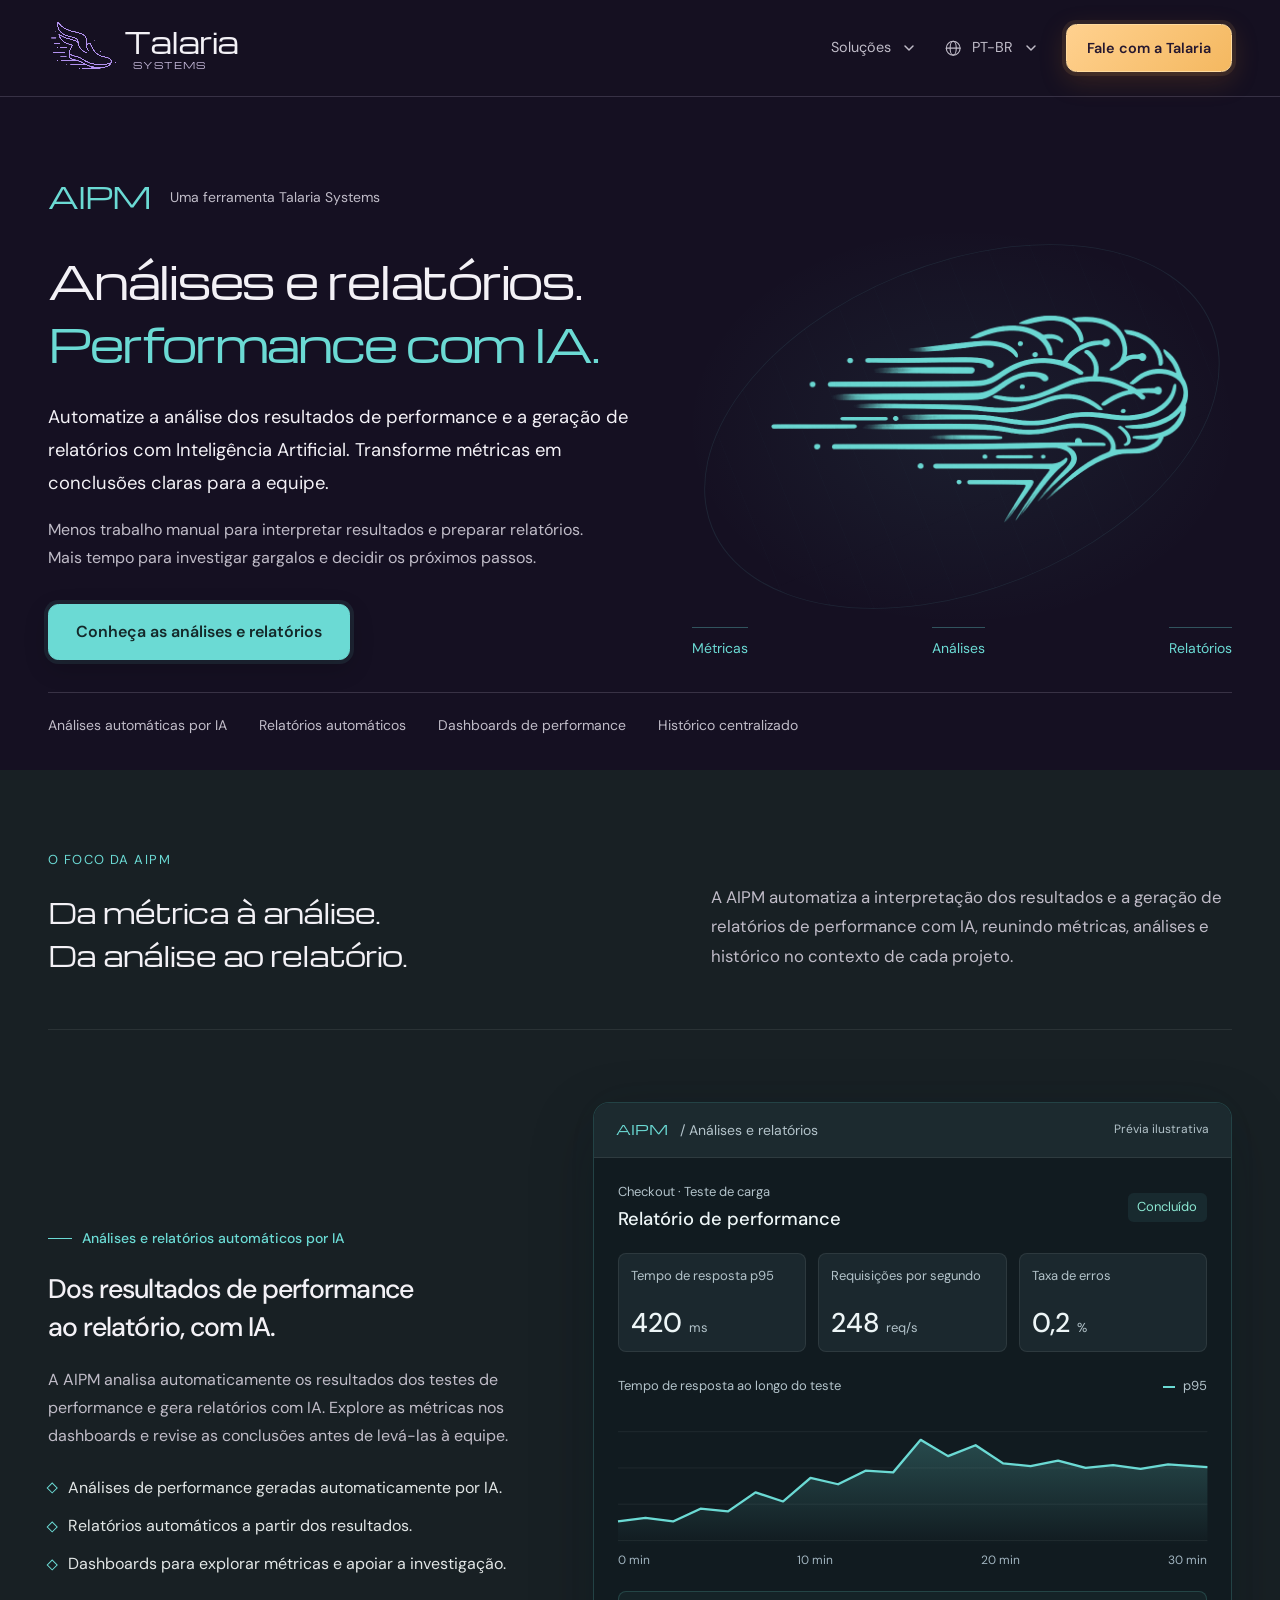
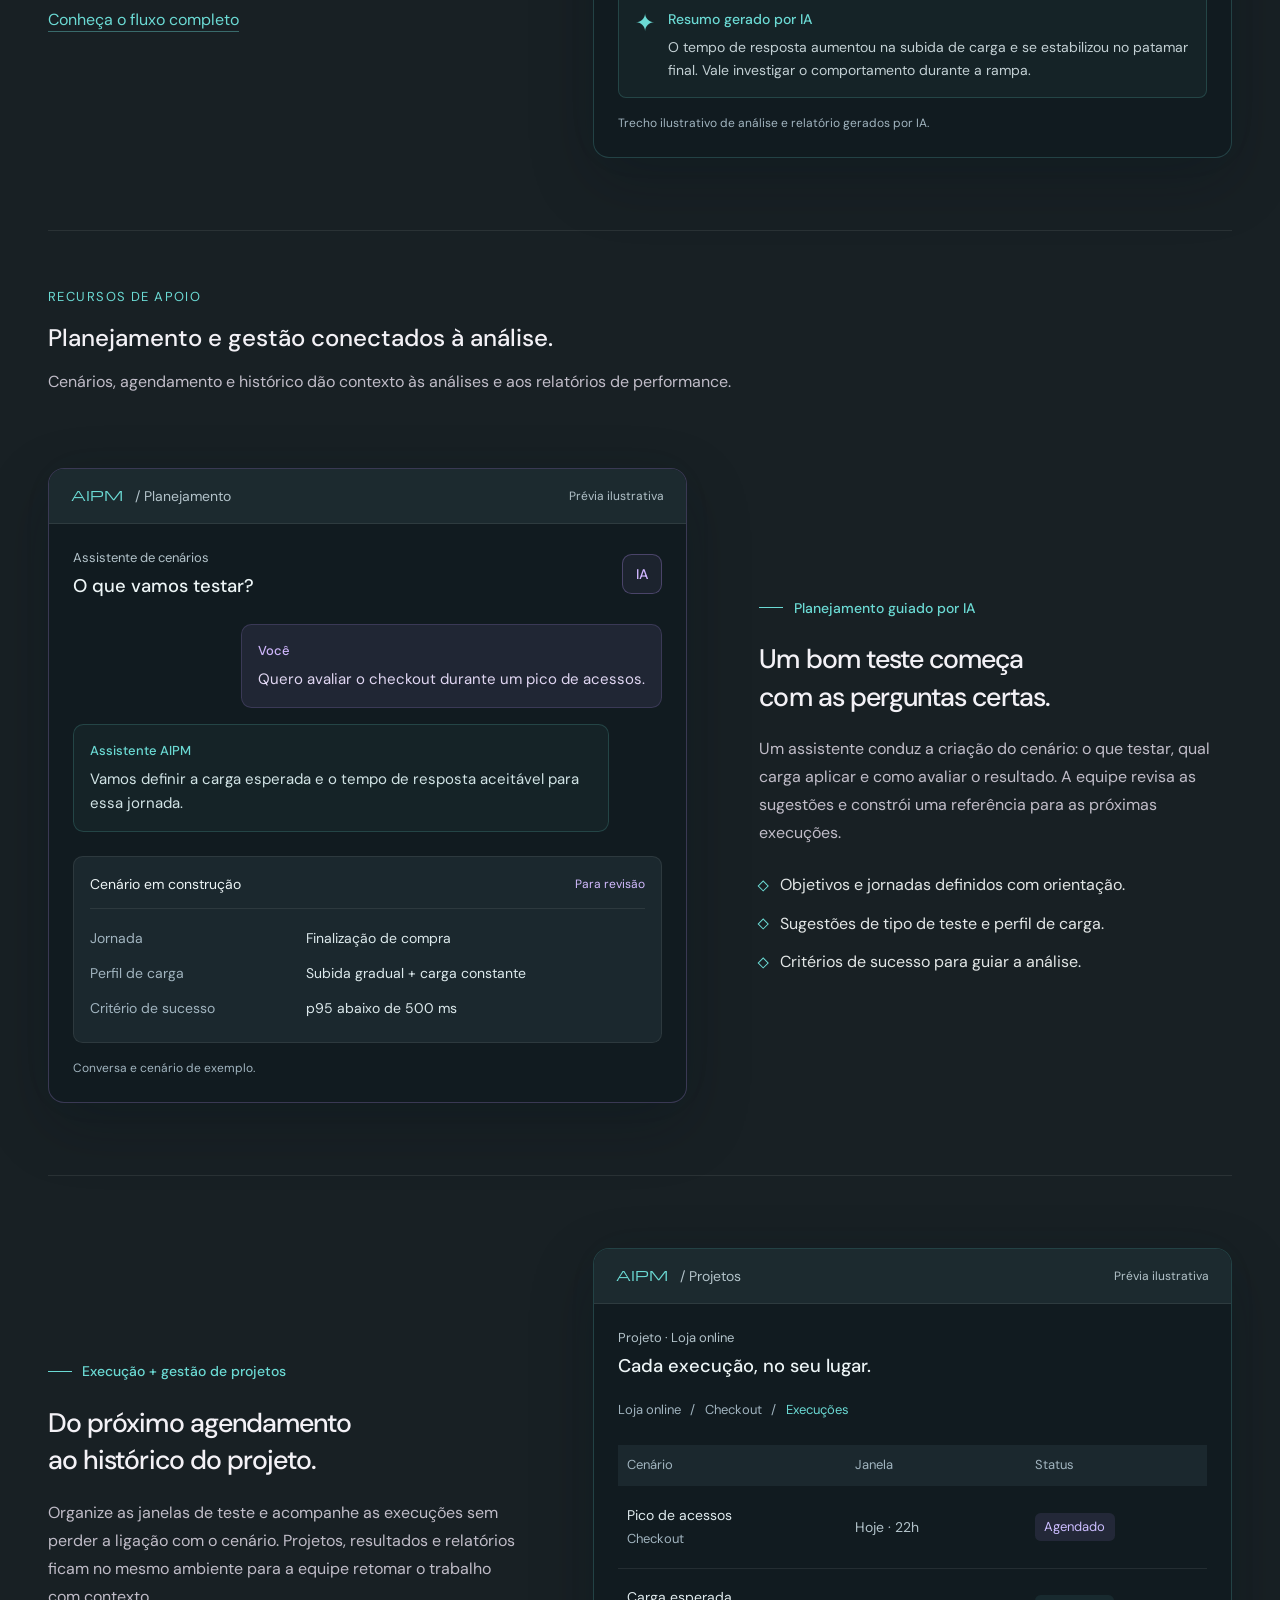
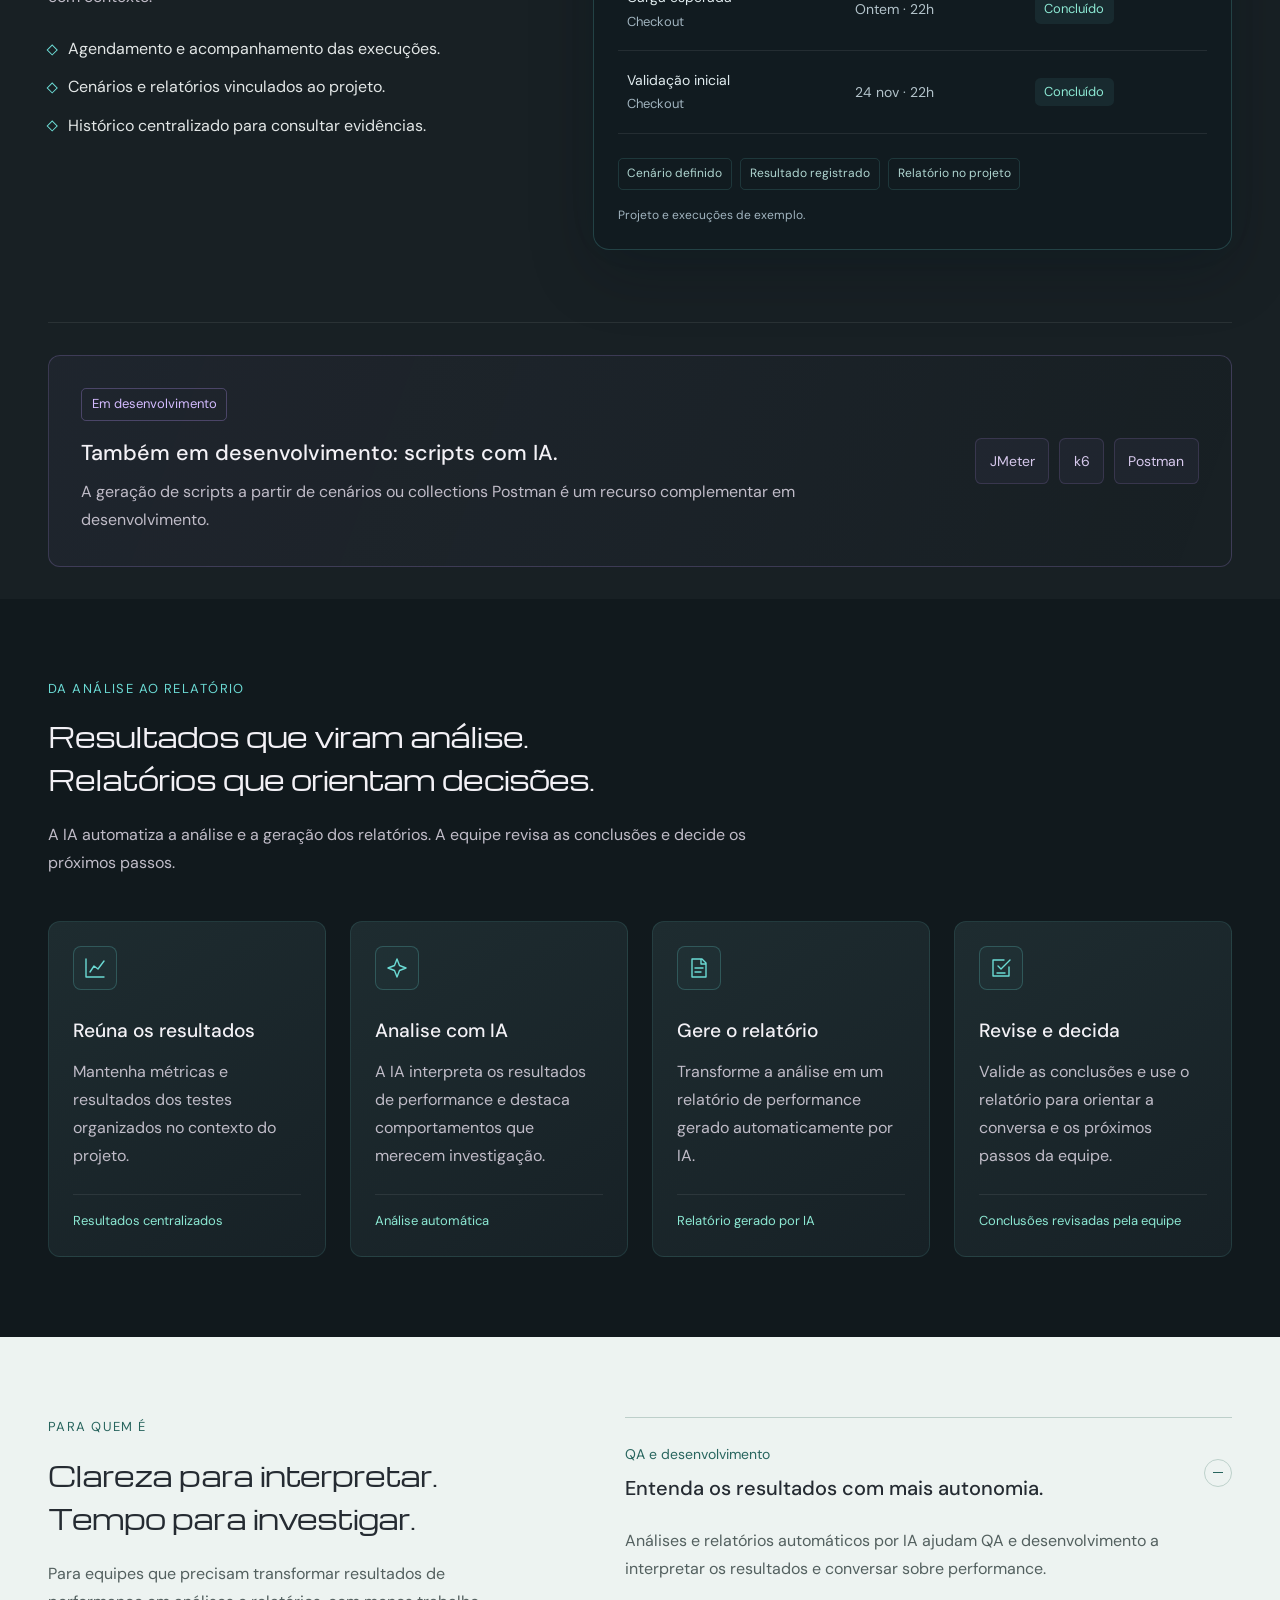
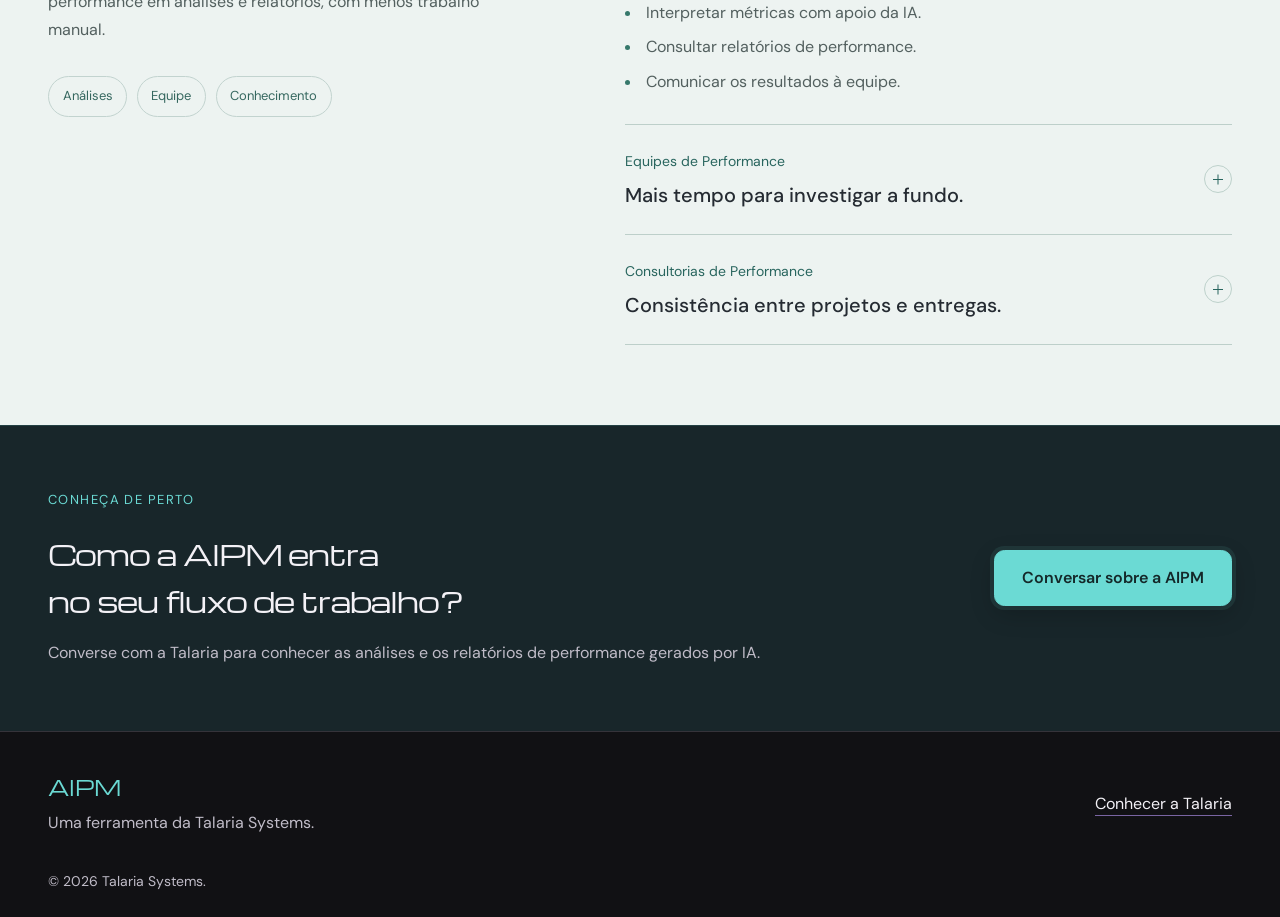
==== ferramentas/aipm/index.html @ 45c9af86 "Publica home, AIPM, servicos e identidade Echo (fonte 4223209)" ====
<!DOCTYPE html>
<html lang="pt-BR">
<head>
  <meta charset="UTF-8">
  <meta name="viewport" content="width=device-width, initial-scale=1">
  <meta name="theme-color" content="#151022">
  <meta name="description" content="Automatize análises e relatórios de performance com IA. A AIPM transforma resultados de testes em conclusões claras, com dashboards e histórico por projeto." data-i18n-content="aipm.meta.description">
  <title data-i18n="aipm.meta.title">AIPM — Análises e Relatórios de Performance com IA | Talaria Systems</title>
  <link rel="icon" href="../../favicon.ico" sizes="any">
  <link rel="apple-touch-icon" href="../../apple-touch-icon.png">
  <link rel="preconnect" href="https://fonts.googleapis.com">
  <link rel="preconnect" href="https://fonts.gstatic.com" crossorigin>
  <link href="https://fonts.googleapis.com/css2?family=DM+Sans:wght@400;500;600&family=Michroma&display=swap" rel="stylesheet">
  <link rel="stylesheet" href="../../styles.css">
  <link rel="stylesheet" href="../ferramentas.css">
  <link rel="stylesheet" href="aipm.css">
  <script src="../../script.js" defer></script>
  <script src="../../locales/catalog.js" defer></script>
  <script src="../../i18n.js" defer></script>
</head>
<body class="product-page aipm-page">
  <a class="skip-link" href="#main" data-i18n="common.skip">Pular para o conteúdo</a>
  <header class="site-header">
    <nav class="container header-inner" aria-label="Navegação principal" data-i18n-aria-label="common.nav.label">
      <a class="brand-signature" href="../../index.html" aria-label="Talaria Systems — início" data-i18n-aria-label="common.nav.home"><span class="brand-mark"><img src="../../branding/logos/logo-fast-lavanda-plano-v2.svg" width="1254" height="1254" alt=""></span><span class="brand-copy"><span class="brand-title">Talaria</span><span class="brand-subtitle">SYSTEMS</span></span></a>
      <button class="menu-toggle" type="button" aria-expanded="false" aria-controls="navigation"><span data-i18n="common.nav.menu">Menu</span><span class="menu-lines" aria-hidden="true"></span></button>
      <div class="nav-links" id="navigation">
        <details class="nav-dropdown solutions-dropdown">
          <summary class="nav-link nav-dropdown-toggle" data-i18n="common.nav.solutions">Soluções<svg class="nav-chevron" viewBox="0 0 16 16" aria-hidden="true"><path d="m4 6 4 4 4-4"/></svg></summary>
          <div class="solutions-menu">
            <div class="nav-menu-group">
              <p class="nav-menu-heading" data-i18n="common.nav.tools">Ferramentas</p>
              <a class="nav-product-link" href="../../ferramentas/aipm/index.html">
                <span class="nav-product-name">AIPM</span>
                <span class="nav-menu-description" data-i18n="common.nav.productDescription">Análises e relatórios de performance com IA</span>
              </a>
            </div>
            <div class="nav-menu-group">
              <p class="nav-menu-heading" data-i18n="common.nav.services">Serviços</p>
              <a class="nav-menu-link" href="../../servicos/performance/index.html" data-i18n="common.performance">Performance</a>
              <a class="nav-menu-link" href="../../servicos/capacidade/index.html" data-i18n="common.capacity">Capacidade &amp; Rightsizing</a>
              <a class="nav-menu-link" href="../../servicos/finops/index.html" data-i18n="service.finops.label">FinOps</a>
              <a class="nav-menu-link" href="../../servicos/automacao/index.html" data-i18n="common.automation">Processos e automação</a>
            </div>
          </div>
        </details>
        <details class="nav-dropdown language-dropdown">
          <summary class="nav-link nav-dropdown-toggle" aria-label="Idioma" data-i18n-aria-label="common.nav.language">
            <svg class="nav-globe" viewBox="0 0 24 24" aria-hidden="true"><circle cx="12" cy="12" r="9"/><ellipse cx="12" cy="12" rx="4" ry="9"/><path d="M3 12h18"/></svg>
            <span data-current-language translate="no">PT-BR</span>
            <svg class="nav-chevron" viewBox="0 0 16 16" aria-hidden="true"><path d="m4 6 4 4 4-4"/></svg>
          </summary>
          <div class="language-menu" translate="no">
            <button type="button" data-language="en" lang="en" aria-pressed="false"><span>EN</span>English</button>
            <button type="button" data-language="pt-BR" lang="pt-BR" aria-pressed="true"><span>PT-BR</span>Português (Brasil)</button>
            <button type="button" data-language="pt-PT" lang="pt-PT" aria-pressed="false"><span>PT</span>Português (Portugal)</button>
            <button type="button" data-language="es" lang="es" aria-pressed="false"><span>ES</span>Español</button>
          </div>
        </details>
        <a class="button button-small header-contact" href="https://outlook.office.com/book/AvaliaoInicialTalariaSystems@talariasystems.com.br/" target="_blank" rel="noopener" data-i18n="common.nav.cta">Fale com a Talaria</a>
      </div>
    </nav>
  </header>
  <main id="main">
    <section class="product-hero" id="visao-geral" aria-labelledby="product-title">
      <div class="container product-hero-grid">
        <div class="product-hero-copy">
          <p class="product-signature"><span class="product-name">AIPM</span><span data-i18n="aipm.hero.signature">Uma ferramenta Talaria Systems</span></p>
          <h1 id="product-title" data-i18n="aipm.hero.title">Análises e relatórios.<br><span data-i18n="aipm.hero.titleAccent">Performance com IA.</span></h1>
          <p class="product-lead" data-i18n="aipm.hero.lead">Automatize a análise dos resultados de performance e a geração de relatórios com Inteligência Artificial. Transforme métricas em conclusões claras para a equipe.</p>
          <p class="product-hero-detail" data-i18n="aipm.hero.detail">Menos trabalho manual para interpretar resultados e preparar relatórios. Mais tempo para investigar gargalos e decidir os próximos passos.</p>
          <a class="button product-button" href="#recursos" data-i18n="aipm.hero.cta">Conheça as análises e relatórios</a>
        </div>
        <div class="aipm-hero-art" aria-hidden="true">
          <div class="aipm-art-grid"></div>
          <svg class="aipm-mark" viewBox="0 0 1536 1024" aria-hidden="true">
            <defs><filter id="aipm-mark-color" color-interpolation-filters="sRGB"><feFlood class="aipm-mark-ink" result="ink"/><feComposite in="ink" in2="SourceGraphic" operator="in"/></filter></defs>
            <image href="../../branding/ferramentas/aipm/marca-original.png" width="1536" height="1024" filter="url(#aipm-mark-color)"/>
          </svg>
          <div class="aipm-art-labels"><span data-i18n="aipm.metrics">Métricas</span><span data-i18n="aipm.analysis">Análises</span><span data-i18n="aipm.reports">Relatórios</span></div>
        </div>
      </div>
      <div class="container product-scope" aria-label="Principais recursos" data-i18n-aria-label="aipm.scope.label"><span data-i18n="aipm.scope.aiAnalysis">Análises automáticas por IA</span><span data-i18n="aipm.scope.reports">Relatórios automáticos</span><span data-i18n="aipm.scope.dashboards">Dashboards de performance</span><span data-i18n="aipm.scope.history">Histórico centralizado</span></div>
    </section>
    <section class="product-section aipm-showcase" id="recursos" aria-labelledby="resources-title">
      <div class="container">
        <div class="aipm-section-intro">
          <div><p class="eyebrow" data-i18n="aipm.features.eyebrow">O foco da AIPM</p><h2 class="product-heading" id="resources-title" data-i18n="aipm.features.title aipm.features.titleLine2">Da métrica à análise.<br>Da análise ao relatório.</h2></div>
          <p data-i18n="aipm.features.intro">A AIPM automatiza a interpretação dos resultados e a geração de relatórios de performance com IA, reunindo métricas, análises e histórico no contexto de cada projeto.</p>
        </div>
        <article class="aipm-feature">
          <div class="aipm-feature-copy">
            <p class="aipm-feature-label" data-i18n="aipm.analysis.label">Análises e relatórios automáticos por IA</p>
            <h3 data-i18n="aipm.analysis.title aipm.analysis.titleLine2">Dos resultados de performance<br>ao relatório, com IA.</h3>
            <p data-i18n="aipm.analysis.description">A AIPM analisa automaticamente os resultados dos testes de performance e gera relatórios com IA. Explore as métricas nos dashboards e revise as conclusões antes de levá-las à equipe.</p>
            <ul class="aipm-feature-points"><li data-i18n="aipm.analysis.point1">Análises de performance geradas automaticamente por IA.</li><li data-i18n="aipm.analysis.point2">Relatórios automáticos a partir dos resultados.</li><li data-i18n="aipm.analysis.point3">Dashboards para explorar métricas e apoiar a investigação.</li></ul>
            <a class="aipm-detail-link" href="#fluxo" data-i18n="aipm.analysis.cta">Conheça o fluxo completo</a>
          </div>
          <figure class="aipm-preview aipm-preview-analysis">
            <figcaption><span class="aipm-preview-brand">AIPM <span data-i18n="aipm.preview.results">/ Análises e relatórios</span></span><span class="aipm-example-label" data-i18n="aipm.preview.label">Prévia ilustrativa</span></figcaption>
            <div class="aipm-preview-body">
              <div class="aipm-screen-heading"><div><span class="aipm-screen-overline" data-i18n="aipm.preview.checkout">Checkout · Teste de carga</span><h4 data-i18n="aipm.preview.overview">Relatório de performance</h4></div><span class="aipm-state" data-i18n="aipm.preview.completed">Concluído</span></div>
              <dl class="aipm-metrics"><div><dt data-i18n="aipm.preview.p95">Tempo de resposta p95</dt><dd>420 <span>ms</span></dd></div><div><dt data-i18n="aipm.preview.rps">Requisições por segundo</dt><dd>248 <span>req/s</span></dd></div><div><dt data-i18n="aipm.preview.errorRate">Taxa de erros</dt><dd data-i18n="aipm.preview.errorValue">0,2 <span>%</span></dd></div></dl>
              <div class="aipm-chart">
                <div class="aipm-chart-heading"><span data-i18n="aipm.preview.chartTitle">Tempo de resposta ao longo do teste</span><span><i></i> p95</span></div>
                <svg viewBox="0 0 600 150" role="img" aria-label="Exemplo de gráfico de tempo de resposta: aumento durante a carga e estabilização ao final" preserveAspectRatio="none" data-i18n-aria-label="aipm.preview.chartLabel">
                  <defs><linearGradient id="aipm-chart-fill" x1="0" y1="0" x2="0" y2="1"><stop offset="0%" stop-color="#6bdad4" stop-opacity=".25"/><stop offset="100%" stop-color="#6bdad4" stop-opacity="0"/></linearGradient></defs>
                  <path d="M0 25H600M0 65H600M0 105H600M0 145H600" fill="none" stroke="#ffffff10"/>
                  <path d="M0 124L28 120L56 124L84 110L112 113L140 92L168 102L196 76L224 83L252 68L280 70L308 34L336 52L364 40L392 60L420 63L448 57L476 65L504 62L532 66L560 61L600 64V150H0Z" fill="url(#aipm-chart-fill)"/>
                  <path d="M0 124L28 120L56 124L84 110L112 113L140 92L168 102L196 76L224 83L252 68L280 70L308 34L336 52L364 40L392 60L420 63L448 57L476 65L504 62L532 66L560 61L600 64" fill="none" stroke="#6bdad4" stroke-width="2.5" stroke-linejoin="round"/>
                </svg>
                <div class="aipm-chart-axis"><span>0 min</span><span>10 min</span><span>20 min</span><span>30 min</span></div>
              </div>
              <div class="aipm-ai-insight"><span class="aipm-ai-symbol" aria-hidden="true">✦</span><div><h5 data-i18n="aipm.preview.aiTitle">Resumo gerado por IA</h5><p data-i18n="aipm.preview.insight">O tempo de resposta aumentou na subida de carga e se estabilizou no patamar final. Vale investigar o comportamento durante a rampa.</p></div></div>
              <p class="aipm-example-note" data-i18n="aipm.preview.analysisNote">Trecho ilustrativo de análise e relatório gerados por IA.</p>
            </div>
          </figure>
        </article>
        <div class="aipm-supporting-intro"><p class="eyebrow" data-i18n="aipm.support.eyebrow">Recursos de apoio</p><h3 data-i18n="aipm.support.title">Planejamento e gestão conectados à análise.</h3><p data-i18n="aipm.support.description">Cenários, agendamento e histórico dão contexto às análises e aos relatórios de performance.</p></div>
        <article class="aipm-feature aipm-feature-reverse">
          <div class="aipm-feature-copy">
            <p class="aipm-feature-label" data-i18n="aipm.planning.label">Planejamento guiado por IA</p>
            <h3 data-i18n="aipm.planning.title aipm.planning.titleLine2">Um bom teste começa<br>com as perguntas certas.</h3>
            <p data-i18n="aipm.planning.description">Um assistente conduz a criação do cenário: o que testar, qual carga aplicar e como avaliar o resultado. A equipe revisa as sugestões e constrói uma referência para as próximas execuções.</p>
            <ul class="aipm-feature-points"><li data-i18n="aipm.planning.point1">Objetivos e jornadas definidos com orientação.</li><li data-i18n="aipm.planning.point2">Sugestões de tipo de teste e perfil de carga.</li><li data-i18n="aipm.planning.point3">Critérios de sucesso para guiar a análise.</li></ul>
          </div>
          <figure class="aipm-preview aipm-preview-planning">
            <figcaption><span class="aipm-preview-brand">AIPM <span data-i18n="aipm.preview.planning">/ Planejamento</span></span><span class="aipm-example-label" data-i18n="aipm.preview.label">Prévia ilustrativa</span></figcaption>
            <div class="aipm-preview-body">
              <div class="aipm-screen-heading"><div><span class="aipm-screen-overline" data-i18n="aipm.preview.assistantTitle">Assistente de cenários</span><h4 data-i18n="aipm.preview.question">O que vamos testar?</h4></div><span class="aipm-ai-badge" data-i18n="common.aiShort">IA</span></div>
              <div class="aipm-conversation"><div class="aipm-message aipm-message-user"><span data-i18n="aipm.preview.you">Você</span><p data-i18n="aipm.preview.userMessage">Quero avaliar o checkout durante um pico de acessos.</p></div><div class="aipm-message aipm-message-assistant"><span data-i18n="aipm.preview.assistant">Assistente AIPM</span><p data-i18n="aipm.preview.assistantMessage">Vamos definir a carga esperada e o tempo de resposta aceitável para essa jornada.</p></div></div>
              <div class="aipm-scenario"><div class="aipm-scenario-heading"><span data-i18n="aipm.preview.scenarioDraft">Cenário em construção</span><span data-i18n="aipm.preview.review">Para revisão</span></div><dl><div><dt data-i18n="aipm.preview.journey">Jornada</dt><dd data-i18n="aipm.preview.checkoutJourney">Finalização de compra</dd></div><div><dt data-i18n="aipm.preview.loadProfile">Perfil de carga</dt><dd data-i18n="aipm.preview.ramp">Subida gradual + carga constante</dd></div><div><dt data-i18n="aipm.preview.success">Critério de sucesso</dt><dd data-i18n="aipm.preview.threshold">p95 abaixo de 500 ms</dd></div></dl></div>
              <p class="aipm-example-note" data-i18n="aipm.preview.planningNote">Conversa e cenário de exemplo.</p>
            </div>
          </figure>
        </article>
        <article class="aipm-feature">
          <div class="aipm-feature-copy">
            <p class="aipm-feature-label" data-i18n="aipm.projects.label">Execução + gestão de projetos</p>
            <h3 data-i18n="aipm.projects.title aipm.projects.titleLine2">Do próximo agendamento<br>ao histórico do projeto.</h3>
            <p data-i18n="aipm.projects.description">Organize as janelas de teste e acompanhe as execuções sem perder a ligação com o cenário. Projetos, resultados e relatórios ficam no mesmo ambiente para a equipe retomar o trabalho com contexto.</p>
            <ul class="aipm-feature-points"><li data-i18n="aipm.projects.point1">Agendamento e acompanhamento das execuções.</li><li data-i18n="aipm.projects.point2">Cenários e relatórios vinculados ao projeto.</li><li data-i18n="aipm.projects.point3">Histórico centralizado para consultar evidências.</li></ul>
          </div>
          <figure class="aipm-preview aipm-preview-projects">
            <figcaption><span class="aipm-preview-brand">AIPM <span data-i18n="aipm.preview.projects">/ Projetos</span></span><span class="aipm-example-label" data-i18n="aipm.preview.label">Prévia ilustrativa</span></figcaption>
            <div class="aipm-preview-body">
              <div class="aipm-screen-heading"><div><span class="aipm-screen-overline" data-i18n="aipm.preview.projectStore">Projeto · Loja online</span><h4 data-i18n="aipm.preview.organized">Cada execução, no seu lugar.</h4></div></div>
              <div class="aipm-project-path"><span data-i18n="aipm.preview.store">Loja online</span><span>/</span><span>Checkout</span><span>/</span><strong data-i18n="aipm.runs">Execuções</strong></div>
              <div class="aipm-table-wrap"><table class="aipm-executions"><caption class="aipm-visually-hidden" data-i18n="aipm.preview.historyLabel">Exemplo de histórico de execuções</caption><thead><tr><th scope="col" data-i18n="aipm.preview.scenario">Cenário</th><th scope="col" data-i18n="aipm.preview.window">Janela</th><th scope="col" data-i18n="aipm.preview.status">Status</th></tr></thead><tbody><tr><th scope="row" data-i18n="aipm.preview.trafficSpike">Pico de acessos<small>Checkout</small></th><td data-i18n="aipm.preview.today">Hoje · 22h</td><td><span class="aipm-state aipm-state-scheduled" data-i18n="aipm.preview.scheduled">Agendado</span></td></tr><tr><th scope="row" data-i18n="aipm.preview.expectedLoad">Carga esperada<small>Checkout</small></th><td data-i18n="aipm.preview.yesterday">Ontem · 22h</td><td><span class="aipm-state" data-i18n="aipm.preview.completed">Concluído</span></td></tr><tr><th scope="row" data-i18n="aipm.preview.initial">Validação inicial<small>Checkout</small></th><td data-i18n="aipm.preview.date">24 nov · 22h</td><td><span class="aipm-state" data-i18n="aipm.preview.completed">Concluído</span></td></tr></tbody></table></div>
              <div class="aipm-linked-artifacts"><span data-i18n="aipm.preview.scenarioDefined">Cenário definido</span><span data-i18n="aipm.preview.resultSaved">Resultado registrado</span><span data-i18n="aipm.preview.reportSaved">Relatório no projeto</span></div>
              <p class="aipm-example-note" data-i18n="aipm.preview.projectsNote">Projeto e execuções de exemplo.</p>
            </div>
          </figure>
        </article>
        <aside class="aipm-development" aria-labelledby="development-title"><div><span class="aipm-development-status" data-i18n="aipm.development.label">Em desenvolvimento</span><h3 id="development-title" data-i18n="aipm.development.title">Também em desenvolvimento: scripts com IA.</h3><p data-i18n="aipm.development.description">A geração de scripts a partir de cenários ou collections Postman é um recurso complementar em desenvolvimento.</p></div><div class="aipm-development-tools" aria-label="Tecnologias previstas" data-i18n-aria-label="aipm.development.technologies"><span>JMeter</span><span>k6</span><span>Postman</span></div></aside>
      </div>
    </section>
    <section class="product-section product-workflow" id="fluxo" aria-labelledby="workflow-title">
      <div class="container">
        <div class="product-intro"><p class="eyebrow" data-i18n="aipm.workflow.eyebrow">Da análise ao relatório</p><h2 class="product-heading" id="workflow-title" data-i18n="aipm.workflow.title aipm.workflow.titleLine2">Resultados que viram análise.<br>Relatórios que orientam decisões.</h2><p data-i18n="aipm.workflow.intro">A IA automatiza a análise e a geração dos relatórios. A equipe revisa as conclusões e decide os próximos passos.</p></div>
        <ol class="product-workflow-list" role="list">
          <li><span class="aipm-flow-icon" aria-hidden="true"><svg viewBox="0 0 24 24"><path d="M3 3v18h18M7 16l4-6 4 3 6-8"/></svg></span><h3 data-i18n="aipm.workflow.resultsTitle">Reúna os resultados</h3><p data-i18n="aipm.workflow.results">Mantenha métricas e resultados dos testes organizados no contexto do projeto.</p><span class="aipm-flow-output" data-i18n="aipm.workflow.resultsOutput">Resultados centralizados</span></li>
          <li><span class="aipm-flow-icon" aria-hidden="true"><svg viewBox="0 0 24 24"><path d="m12 3 2.5 6.5L21 12l-6.5 2.5L12 21l-2.5-6.5L3 12l6.5-2.5z"/></svg></span><h3 data-i18n="aipm.workflow.aiTitle">Analise com IA</h3><p data-i18n="aipm.workflow.ai">A IA interpreta os resultados de performance e destaca comportamentos que merecem investigação.</p><span class="aipm-flow-output" data-i18n="aipm.workflow.aiOutput">Análise automática</span></li>
          <li><span class="aipm-flow-icon" aria-hidden="true"><svg viewBox="0 0 24 24"><path d="M5 3h10l4 4v14H5zM14 3v5h5M8 12h8M8 16h6"/></svg></span><h3 data-i18n="aipm.workflow.reportTitle">Gere o relatório</h3><p data-i18n="aipm.workflow.report">Transforme a análise em um relatório de performance gerado automaticamente por IA.</p><span class="aipm-flow-output" data-i18n="aipm.workflow.reportOutput">Relatório gerado por IA</span></li>
          <li><span class="aipm-flow-icon" aria-hidden="true"><svg viewBox="0 0 24 24"><path d="M20 11v9H4V4h11M9 10l3 3 9-9M8 17h8"/></svg></span><h3 data-i18n="aipm.workflow.reviewTitle">Revise e decida</h3><p data-i18n="aipm.workflow.review">Valide as conclusões e use o relatório para orientar a conversa e os próximos passos da equipe.</p><span class="aipm-flow-output" data-i18n="aipm.workflow.reviewOutput">Conclusões revisadas pela equipe</span></li>
        </ol>
      </div>
    </section>
    <section class="product-section product-audiences" id="equipes" aria-labelledby="audiences-title">
      <div class="container">
        <div class="aipm-audiences-layout">
          <div class="product-intro"><p class="eyebrow" data-i18n="aipm.audiences.eyebrow">Para quem é</p><h2 class="product-heading" id="audiences-title" data-i18n="aipm.audiences.title aipm.audiences.titleLine2">Clareza para interpretar.<br>Tempo para investigar.</h2><p data-i18n="aipm.audiences.intro">Para equipes que precisam transformar resultados de performance em análises e relatórios, com menos trabalho manual.</p><div class="aipm-audience-motif" aria-hidden="true"><span data-i18n="aipm.analysis">Análises</span><span data-i18n="aipm.audiences.team">Equipe</span><span data-i18n="aipm.audiences.knowledge">Conhecimento</span></div></div>
          <div class="aipm-audience-list">
            <details class="aipm-audience" name="aipm-audiences" open><summary><span><span class="aipm-audience-kicker" data-i18n="aipm.audiences.qa">QA e desenvolvimento</span><strong data-i18n="aipm.audiences.qaTitle">Entenda os resultados com mais autonomia.</strong></span><span class="aipm-disclosure" aria-hidden="true"></span></summary><div class="aipm-audience-content"><p data-i18n="aipm.audiences.qaDescription">Análises e relatórios automáticos por IA ajudam QA e desenvolvimento a interpretar os resultados e conversar sobre performance.</p><ul><li data-i18n="aipm.audiences.qaPoint1">Interpretar métricas com apoio da IA.</li><li data-i18n="aipm.audiences.qaPoint2">Consultar relatórios de performance.</li><li data-i18n="aipm.audiences.qaPoint3">Comunicar os resultados à equipe.</li></ul></div></details>
            <details class="aipm-audience" name="aipm-audiences"><summary><span><span class="aipm-audience-kicker" data-i18n="aipm.audiences.performance">Equipes de Performance</span><strong data-i18n="aipm.audiences.performanceTitle">Mais tempo para investigar a fundo.</strong></span><span class="aipm-disclosure" aria-hidden="true"></span></summary><div class="aipm-audience-content"><p data-i18n="aipm.audiences.performanceDescription">Automatize a análise inicial e a geração de relatórios para dedicar mais tempo à investigação dos gargalos e às decisões sobre o sistema.</p><ul><li data-i18n="aipm.audiences.performancePoint1">Manter consistência nas análises de performance.</li><li data-i18n="aipm.audiences.performancePoint2">Reduzir o trabalho manual de análise e documentação.</li><li data-i18n="aipm.audiences.performancePoint3">Consultar resultados e relatórios no contexto do projeto.</li></ul></div></details>
            <details class="aipm-audience" name="aipm-audiences"><summary><span><span class="aipm-audience-kicker" data-i18n="aipm.audiences.consulting">Consultorias de Performance</span><strong data-i18n="aipm.audiences.consultingTitle">Consistência entre projetos e entregas.</strong></span><span class="aipm-disclosure" aria-hidden="true"></span></summary><div class="aipm-audience-content"><p data-i18n="aipm.audiences.consultingDescription">Reúna análises e relatórios de performance em cada projeto, com evidências acessíveis e uma referência comum para a equipe.</p><ul><li data-i18n="aipm.audiences.consultingPoint1">Organizar análises e relatórios por projeto.</li><li data-i18n="aipm.audiences.consultingPoint2">Padronizar análises e relatórios.</li><li data-i18n="aipm.audiences.consultingPoint3">Dar continuidade ao conhecimento entre execuções.</li></ul></div></details>
          </div>
        </div>
      </div>
    </section>
    <section class="aipm-contact" aria-labelledby="aipm-contact-title"><div class="container aipm-contact-inner"><div><p class="eyebrow" data-i18n="aipm.contact.eyebrow">Conheça de perto</p><h2 id="aipm-contact-title" data-i18n="aipm.contact.title aipm.contact.titleLine2">Como a AIPM entra<br>no seu fluxo de trabalho?</h2><p data-i18n="aipm.contact.description">Converse com a Talaria para conhecer as análises e os relatórios de performance gerados por IA.</p></div><a class="button product-button" href="https://outlook.office.com/book/AvaliaoInicialTalariaSystems@talariasystems.com.br/" target="_blank" rel="noopener" data-i18n="aipm.contact.cta">Conversar sobre a AIPM</a></div></section>
  </main>
  <footer class="product-footer"><div class="container product-footer-inner"><div><p class="product-footer-name">AIPM</p><p data-i18n="aipm.footer.signature">Uma ferramenta da Talaria Systems.</p></div><a class="text-link" href="../../index.html#solutions" data-i18n="aipm.footer.home">Conhecer a Talaria</a></div><div class="container product-footer-bottom">© <span id="copyright-year">2026</span> Talaria Systems.</div></footer>
</body>
</html>
---- styles.css ----
:root {
  color-scheme:dark;
  --bg:#19191e;
  --bg-deep:#111114;
  --bg-soft:#24222a;
  --accent:#b392f0;
  --contrast:#f4b860;
  --contrast-hover:#ffd18f;
  --contrast-ink:#26182f;
  --text:#f3f1f6;
  --muted:#c0bcc8;
  --line:rgba(196,187,210,.2);
  --display:"Michroma",sans-serif;
  --body:"DM Sans",Arial,sans-serif
}
* {
  box-sizing:border-box
}
html {
  scroll-behavior:smooth;
  scroll-padding-top:7rem
}
.cycle-stage[id] {
  scroll-margin-top:7rem
}
body {
  margin:0;
  background:var(--bg);
  color:var(--text);
  font:400 1rem/1.75 var(--body)
}
body,input,textarea,button {
  -webkit-font-smoothing:antialiased
}
img {
  max-width:100%
}
a {
  color:inherit
}
button,input,textarea {
  font:inherit
}
button {
  cursor:pointer
}
button,input,textarea {
  border-radius:.25rem
}
button:focus-visible,a:focus-visible,summary:focus-visible,input:focus-visible,textarea:focus-visible {
  outline:2px solid var(--accent);
  outline-offset:5px
}
::selection {
  background:var(--accent);
  color:var(--bg)
}
h1,h2,h3,p {
  margin-top:0
}
.container {
  width:min(82rem,calc(100% - 6rem));
  margin-inline:auto
}
.skip-link {
  position:fixed;
  top:-6rem;
  left:1rem;
  padding:.75rem 1rem;
  z-index:100;
  background:var(--text);
  color:var(--bg)
}
.skip-link:focus {
  top:1rem
}
.site-header {
  position:sticky;
  top:0;
  z-index:50;
  background:rgba(21,16,34,.96);
  border-bottom:1px solid var(--line);
  backdrop-filter:blur(16px)
}
.site-header.is-scrolled {
  background:rgba(16,12,26,.98)
}
.header-inner {
  min-height:6rem;
  display:flex;
  align-items:center;
  gap:2rem
}
.brand-signature {
  --wordmark-size:1.8rem;
  display:inline-flex;
  align-items:center;
  gap:.55rem;
  text-decoration:none;
  flex:none;
  color:var(--text)
}
.brand-mark {
  width:4.2rem;
  height:3.4rem;
  position:relative;
  flex:none
}
.brand-mark img {
  position:absolute;
  width:6.25rem;
  height:6.25rem;
  max-width:none;
  left:-.75rem;
  top:-1.3rem
}
.brand-copy {
  display:flex;
  flex-direction:column;
  align-items:flex-start;
  gap:.13rem
}
.brand-title {
  font:400 var(--wordmark-size)/1.15 var(--display);
  letter-spacing:-.035em;
  white-space:nowrap
}
.brand-subtitle {
  font:400 calc(var(--wordmark-size) * .31)/1.2 var(--display);
  letter-spacing:.14em;
  margin-inline-start:calc(var(--wordmark-size) * .30);
  color:#c5b9d9
}
.nav-links {
  margin:0 0 0 auto;
  padding:0;
  list-style:none;
  display:flex;
  align-items:center;
  gap:1.7rem;
  color:var(--text)
}
.nav-link {
  display:inline-block;
  color:var(--muted);
  font-size:.9rem;
  text-decoration:none;
  padding-block:.5rem;
  transition:color .16s ease
}
.nav-link:hover,.nav-dropdown[open]>.nav-link {
  color:var(--text)
}
.nav-dropdown {
  position:relative
}
.nav-dropdown-toggle {
  display:flex;
  align-items:center;
  gap:.6rem;
  min-height:3rem;
  cursor:pointer;
  list-style:none
}
.nav-dropdown-toggle::-webkit-details-marker {
  display:none
}
.nav-chevron,.nav-globe {
  width:1rem;
  height:1rem;
  fill:none;
  stroke:currentColor;
  stroke-width:1.5;
  stroke-linecap:round;
  stroke-linejoin:round
}
.nav-globe {
  width:1.15rem;
  height:1.15rem
}
.nav-dropdown[open]>.nav-dropdown-toggle .nav-chevron {
  transform:rotate(180deg)
}
.solutions-menu,.language-menu {
  position:absolute;
  top:calc(100% + 1.5rem);
  right:0;
  padding:1.5rem;
  border:1px solid #b392f033;
  border-radius:.85rem;
  background:#1c1726;
  box-shadow:0 1.25rem 3.5rem #08051066
}
.solutions-menu {
  display:grid;
  grid-template-columns:1fr 1fr;
  gap:1.5rem;
  width:34rem;
  left:0;
  right:auto;
  max-width:calc(100vw - 3rem)
}
.nav-menu-group+.nav-menu-group {
  border-left:1px solid var(--line);
  padding-left:1.5rem
}
.solutions-dropdown.is-stacked .solutions-menu {
  width:19rem;
  grid-template-columns:1fr;
  gap:1.25rem
}
.solutions-dropdown.is-stacked .nav-menu-group+.nav-menu-group {
  border-left:0;
  border-top:1px solid var(--line);
  padding-left:0;
  padding-top:1.25rem
}
.nav-menu-heading {
  color:var(--accent);
  font-size:.875rem;
  font-weight:500;
  margin-bottom:1rem
}
.nav-product-link,.nav-menu-link {
  display:block;
  padding:.65rem .75rem;
  margin-inline:-.75rem;
  border-radius:.4rem;
  text-decoration:none
}
.nav-product-link:hover,.nav-menu-link:hover,.nav-menu-link[aria-current] {
  background:#b392f010
}
.nav-product-name {
  display:block;
  font:400 1.15rem/1.5 var(--display);
  color:#6bdad4;
  margin-bottom:.5rem
}
.nav-menu-description {
  display:block;
  max-width:15rem;
  color:var(--muted);
  font-size:.875rem;
  line-height:1.6
}
.nav-menu-link {
  font-size:.9375rem;
  line-height:1.5
}
.language-menu {
  width:16rem;
  padding:.5rem
}
.language-menu button {
  display:flex;
  align-items:center;
  gap:.75rem;
  width:100%;
  min-height:3rem;
  padding:.6rem .75rem;
  border:0;
  background:transparent;
  color:var(--muted);
  text-align:left;
  font-size:.875rem
}
.language-menu button span {
  width:3rem;
  flex:none;
  font-size:.8125rem;
  font-weight:600
}
.language-menu button:hover,.language-menu button[aria-pressed="true"] {
  background:#b392f014;
  color:var(--text)
}
.language-menu button[aria-pressed="true"] span {
  color:var(--accent)
}
.menu-toggle {
  display:none
}
.button {
  display:inline-flex;
  align-items:center;
  justify-content:center;
  min-height:3.5rem;
  padding:.95rem 1.7rem;
  border:1px solid #ffdb9e;
  border-radius:.65rem;
  background:linear-gradient(135deg,var(--contrast-hover),var(--contrast));
  color:var(--contrast-ink);
  box-shadow:0 0 0 4px rgba(244,184,96,.1),0 8px 26px rgba(174,102,28,.26);
  font:600 1rem/1.4 var(--body);
  text-align:center;
  text-decoration:none;
  transition:background .16s ease,border-color .16s ease,box-shadow .16s ease,transform .16s ease
}
.button:hover {
  background:linear-gradient(135deg,#ffe2b4,var(--contrast-hover));
  border-color:#ffe6be;
  box-shadow:0 0 0 5px rgba(244,184,96,.16),0 12px 30px rgba(174,102,28,.34);
  transform:translateY(-2px)
}
.button:active {
  transform:translateY(0)
}
.button-small {
  min-height:3rem;
  padding:.75rem 1.25rem;
  font-size:.9rem
}
.text-link {
  display:inline-block;
  color:var(--text);
  text-decoration:underline;
  text-decoration-color:rgba(179,146,240,.65);
  text-underline-offset:.35rem
}
.text-link:hover {
  color:var(--accent)
}
.hero {
  position:relative;
  isolation:isolate;
  overflow:hidden;
  padding:5rem 0 3.5rem;
  min-height:48rem;
  background:#151022
}
.hero-art {
  position:absolute;
  inset:0;
  overflow:hidden;
  z-index:-2;
  pointer-events:none
}
.hero-art img {
  position:absolute;
  width:min(82rem,90vw);
  max-width:none;
  right:-3rem;
  top:1.5rem;
  opacity:.86;
  mask-image:linear-gradient(90deg,transparent 0,#000 18%,#000 85%,transparent 100%)
}
.hero::after {
  content:"";
  position:absolute;
  inset:0;
  z-index:-1;
  background:linear-gradient(90deg,#151022 0,rgba(21,16,34,.98) 27%,rgba(21,16,34,.8) 47%,rgba(21,16,34,.12) 78%),linear-gradient(0deg,#151022 0,transparent 20%);
  pointer-events:none
}
.hero-copy {
  width:min(46rem,66%)
}
.eyebrow {
  margin-bottom:1.25rem;
  color:var(--accent);
  font-size:.8125rem;
  letter-spacing:.11em;
  text-transform:uppercase;
  line-height:1.6
}
.hero h1 {
  margin-bottom:1.6rem;
  font:400 clamp(2rem,3.6vw,3.4rem)/1.34 var(--display);
  letter-spacing:-.045em
}
.hero h1 span {
  color:#c7a9f3
}
.hero .eyebrow,.approach .eyebrow {
  color:var(--contrast)
}
.hero-description {
  max-width:36rem;
  margin-bottom:1.8rem;
  font-size:1.075rem;
  line-height:1.8;
  color:#cbc6d2
}
.hero-actions {
  display:flex;
  align-items:center;
  flex-wrap:wrap;
  gap:1.4rem
}
.hero-actions .text-link {
  font-size:.95rem
}
.hero-scope {
  display:flex;
  flex-wrap:wrap;
  gap:.7rem 1.75rem;
  border-top:1px solid var(--line);
  margin-top:3.5rem;
  padding-top:1.25rem;
  color:var(--muted);
  font-size:.875rem
}
.section {
  position:relative;
  padding-block:6rem;
  scroll-margin-top:1rem
}
.section-intro {
  display:grid;
  grid-template-columns:.65fr 2fr;
  gap:3rem;
  margin-bottom:3rem
}
.section-intro>.eyebrow {
  margin-top:.35rem
}
.section-title {
  font:400 clamp(1.3rem,2.25vw,1.9rem)/1.6 var(--display);
  letter-spacing:-.035em;
  margin-bottom:1.25rem
}
.section-description {
  max-width:46rem;
  margin-bottom:0;
  color:var(--muted);
  font-size:1.05rem;
  line-height:1.85
}
.expertise {
  --bg:#29272f;
  background:radial-gradient(ellipse at 50% 48%,rgba(179,146,240,.045),transparent 65%),var(--bg);
  border-top:1px solid var(--line)
}
.expertise .section-intro {
  align-items:center;
  margin-bottom:2rem
}
.expertise .section-title {
  margin-bottom:0
}
.cycle-figure {
  margin:0
}
.efficiency-cycle {
  position:relative;
  isolation:isolate;
  width:100%;
  max-width:64rem;
  aspect-ratio:28 / 17;
  margin-inline:auto
}
.efficiency-cycle::before {
  content:"";
  position:absolute;
  top:50%;
  left:50%;
  z-index:-2;
  width:56%;
  aspect-ratio:1;
  border-radius:50%;
  background:radial-gradient(circle,rgba(179,146,240,.28),rgba(179,146,240,.12) 38%,transparent 70%);
  opacity:.35;
  transform:translate(-50%,-50%) scale(.9);
  pointer-events:none;
  animation:cycle-ambient-light 7s ease-in-out infinite alternate
}
.cycle-paths {
  position:absolute;
  inset:0;
  z-index:-1;
  width:100%;
  height:100%;
  overflow:visible;
  fill:none;
  pointer-events:none
}
.cycle-orbit {
  stroke:rgba(179,146,240,.2);
  stroke-width:1
}
.cycle-rotor {
  transform-box:view-box;
  transform-origin:50% 50%;
  animation:cycle-orbit-turn 32s linear infinite
}
@keyframes cycle-orbit-turn {
  to {transform:rotate(1turn)}
}
@keyframes cycle-ambient-light {
  to {
    opacity:.9;
    transform:translate(-50%,-50%) scale(1.12)
  }
}
.cycle-ai-orbit {
  stroke:rgba(179,146,240,.4);
  stroke-width:1;
  stroke-dasharray:2 7
}
.cycle-spokes {
  stroke:rgba(179,146,240,.45);
  stroke-width:1
}
.cycle-flows {
  stroke:url(#cycle-flow-color);
  stroke-width:2;
  stroke-linecap:round
}
.cycle-junctions {
  fill:var(--bg);
  stroke:var(--accent);
  stroke-width:2
}
.cycle-core {
  position:absolute;
  top:50%;
  left:50%;
  transform:translate(-50%,-50%);
  display:flex;
  flex-direction:column;
  align-items:center;
  justify-content:center;
  gap:1.5rem;
  width:26%;
  aspect-ratio:1;
  padding:1.5rem;
  border:1px solid rgba(179,146,240,.4);
  border-radius:50%;
  background:radial-gradient(ellipse at 50% 30%,#302041,#1b1429 70%);
  box-shadow:0 0 5rem rgba(179,146,240,.08),inset 0 0 2.5rem rgba(179,146,240,.06);
  text-align:center
}
.cycle-core-title {
  margin-bottom:0;
  font:400 clamp(1rem,1.5vw,1.25rem)/1.6 var(--display);
  letter-spacing:-.035em
}
.cycle-ai-label {
  margin-bottom:0;
  color:var(--accent);
  font-size:1rem;
  font-weight:500;
  line-height:1.6
}
.cycle-ai-label span {
  display:block;
  margin-top:.25rem;
  color:var(--muted);
  font-size:.875rem;
  font-weight:400
}
.cycle-stages {
  margin:0;
  padding:0;
  list-style:none
}
.cycle-stage {
  position:absolute;
  width:24%;
  text-align:center
}
.cycle-stage h3 {
  margin-bottom:.75rem;
  color:#d5bdf5;
  font:500 clamp(1.125rem,1.7vw,1.35rem)/1.35 var(--body);
  letter-spacing:-.025em;
}
.cycle-service-link {
  text-decoration:none;
  text-underline-offset:.35rem
}
.cycle-service-link:hover {
  color:#f0eaff;
  text-decoration:underline;
  text-decoration-color:var(--accent)
}
.cycle-stage p {
  margin-bottom:0;
  color:var(--muted);
  font-size:1rem;
  line-height:1.7
}
.cycle-performance {
  top:0;
  left:50%;
  transform:translateX(-50%);
  width:32%
}
.cycle-capacity {
  top:50%;
  right:0;
  transform:translateY(-50%)
}
.cycle-finops {
  bottom:0;
  left:50%;
  transform:translateX(-50%);
  width:31%
}
.cycle-automation {
  top:50%;
  left:0;
  transform:translateY(-50%)
}
.cycle-caption {
  max-width:56rem;
  margin:1.5rem auto 0;
  color:var(--muted);
  font-size:1rem;
  line-height:1.7;
  text-align:center
}
.approach {
  background:var(--bg);
  padding-block:clamp(3.5rem,6vh,5rem);
  overflow:hidden;
  isolation:isolate
}
.approach .container {
  position:relative;
  z-index:1
}
.section-art {
  position:absolute;
  right:-9rem;
  top:-2rem;
  width:min(65rem,90%);
  z-index:-1;
  opacity:.16;
  pointer-events:none;
  mask-image:linear-gradient(90deg,transparent,#000 40%,#000 85%,transparent)
}
.section-art img {
  display:block;
  width:100%
}
.approach::after {
  content:"";
  position:absolute;
  inset:0;
  background:linear-gradient(90deg,#19191e,rgba(25,25,30,.82) 45%,rgba(25,25,30,.15));
  z-index:0;
  pointer-events:none
}
.approach-intro {
  max-width:51rem
}
.method-journey {
  position:relative;
  margin-top:2.5rem
}
.method-journey::before {
  content:"";
  position:absolute;
  top:1.5rem;
  left:1.125rem;
  right:calc(25% - 1.125rem);
  height:1px;
  background:rgba(179,146,240,.6);
  box-shadow:0 0 .65rem rgba(179,146,240,.2)
}
.method-route {
  position:absolute;
  top:5.625rem;
  left:0;
  width:100%;
  height:9rem;
  overflow:visible;
  fill:none;
  pointer-events:none
}
.method-route-halo {
  stroke:var(--accent);
  stroke-width:14;
  stroke-opacity:.055
}
.method-route-line {
  stroke:url(#method-route-color);
  stroke-width:1.5;
  vector-effect:non-scaling-stroke
}
.method-ai {
  position:absolute;
  top:1.5rem;
  left:calc(37.5% + 1.125rem);
  z-index:2;
  display:block;
  width:3rem;
  height:3rem;
  transform:translate(-50%,-50%);
  color:var(--accent);
  filter:drop-shadow(0 0 .75rem rgba(179,146,240,.25))
}
.method-ai text {
  fill:var(--text);
  font:500 15px var(--body)
}
.method-grid {
  position:relative;
  display:grid;
  grid-template-columns:repeat(4,minmax(0,1fr));
  min-height:20rem;
  margin:0;
  padding:4.5rem 0 0;
  list-style:none
}
.method-step:nth-child(1) {
  --step-offset:9rem
}
.method-step:nth-child(2) {
  --step-offset:6rem
}
.method-step:nth-child(3) {
  --step-offset:3rem
}
.method-step {
  position:relative;
  align-self:start;
  margin-top:var(--step-offset,0rem);
  padding:3rem 2rem 0 0
}
.method-step::before {
  content:"";
  position:absolute;
  top:0;
  left:0;
  width:2.25rem;
  height:2.25rem;
  border:1px solid rgba(179,146,240,.8);
  border-radius:50%;
  background:linear-gradient(135deg,#38264b,#1c142b);
  box-shadow:0 0 1.5rem rgba(179,146,240,.12),0 0 0 .45rem rgba(179,146,240,.035)
}
.method-step::after {
  content:"";
  position:absolute;
  top:calc(-3rem - var(--step-offset,0rem));
  left:1.125rem;
  width:1px;
  height:calc(3rem + var(--step-offset,0rem));
  background:linear-gradient(rgba(179,146,240,.6),rgba(179,146,240,.2));
  pointer-events:none
}
.method-direction {
  position:absolute;
  top:0;
  left:0;
  z-index:1;
  display:grid;
  place-items:center;
  width:2.25rem;
  height:2.25rem;
  color:var(--text);
  font:400 1.2rem/1 var(--body)
}
.method-step h3 {
  color:var(--contrast);
  font-size:1.3rem;
  font-weight:500;
  margin-bottom:.65rem
}
.method-step:first-child::before {
  border-style:dashed;
  border-color:var(--muted);
  box-shadow:none
}
.method-step p {
  font-size:1rem;
  color:var(--muted);
  margin-bottom:0
}
.solutions {
  background:radial-gradient(ellipse at 95% 5%,rgba(244,184,96,.075),transparent 55%),#f3f1ec;
  color:#29262f
}
.solutions .section-title {
  margin-bottom:0
}
.solutions .section-intro {
  display:block
}
.solutions .eyebrow {
  color:#765096
}
.solutions .section-description {
  color:#5f5967
}
.solutions-grid {
  display:grid;
  grid-template-columns:repeat(2,minmax(0,1fr));
  gap:1.5rem
}
.solution {
  display:flex;
  flex-direction:column;
  overflow:hidden;
  border:1px solid rgba(179,146,240,.3);
  border-radius:1rem;
  background:var(--bg-soft);
  color:var(--text);
  box-shadow:0 1rem 3rem rgba(21,16,34,.1)
}
.solution-visual {
  display:grid;
  place-items:center;
  height:clamp(11rem,16vw,14rem);
  background:radial-gradient(ellipse at 50% 100%,rgba(179,146,240,.16),transparent 70%);
  border-bottom:1px solid rgba(179,146,240,.16)
}
.solution-visual svg {
  width:100%;
  height:100%;
  max-width:34rem
}
.solution-visual--tools img {
  display:block;
  width:78%;
  max-width:25rem;
  height:76%;
  min-width:0;
  min-height:0;
  object-fit:contain;
  opacity:.84;
  filter:saturate(.78) contrast(.92)
}
.solution-copy {
  display:flex;
  flex:1;
  flex-direction:column;
  align-items:flex-start;
  padding:2rem
}
.solution h3 {
  font:400 1.4rem/1.5 var(--display);
  letter-spacing:-.025em;
  margin-bottom:1.1rem
}
.solution p {
  color:var(--muted);
  margin-bottom:1.75rem;
  max-width:30rem;
  font-size:1rem
}
.solution .button {
  max-width:100%;
  margin-top:auto
}
.consulting-services {
  display:grid;
  grid-template-columns:repeat(auto-fit,minmax(min(100%,13.5rem),1fr));
  gap:.65rem;
  width:100%;
  margin-top:auto
}
.consulting-services a {
  display:flex;
  align-items:center;
  gap:.75rem;
  min-width:0;
  min-height:6rem;
  padding:.8rem .9rem;
  border:1px solid #b392f038;
  border-radius:.5rem;
  background:#b392f008;
  color:var(--text);
  font-size:.9375rem;
  line-height:1.5;
  text-decoration:none;
  transition:background .2s,border-color .2s
}
.consulting-services a:hover {
  border-color:var(--accent);
  background:#b392f018
}
.consulting-services img {
  flex:none;
  width:4.5rem;
  height:4.5rem;
  object-fit:contain;
  transition:transform .2s
}
.consulting-services a:hover img {
  transform:translateY(-2px)
}
.tool-logos {
  display:grid;
  grid-template-columns:repeat(auto-fit,minmax(min(100%,13.5rem),1fr));
  gap:.65rem;
  width:100%;
  margin-top:auto
}
.tool-logos .tool-logo-link {
  margin-top:0
}
.tool-logo-link {
  display:flex;
  align-items:center;
  gap:.75rem;
  max-width:100%;
  min-width:0;
  min-height:6rem;
  padding:.8rem .9rem;
  border:1px solid #6bdad438;
  border-radius:.5rem;
  background:#6bdad408;
  color:#6bdad4;
  text-decoration:none;
  transition:background .2s,border-color .2s,transform .2s
}
.tool-logo-link svg {
  display:block;
  flex:none;
  width:4.5rem;
  height:auto
}
.tool-logo-link span {
  font:400 1.05rem/1.5 var(--display)
}
a.tool-logo-link:hover {
  background:#6bdad40d;
  border-color:#6bdad44d;
  transform:translateY(-2px)
}
.tool-logo-link--echo {
  color:#8caeff;
  background:#8caeff08;
  border-color:#8caeff38
}
a.tool-logo-link--echo:hover {
  background:#8caeff0d;
  border-color:#8caeff4d
}
.solutions a:focus-visible {
  outline-color:var(--text)
}
.about {
  --text:#28232e;
  --muted:#5c5664;
  --accent:#69418d;
  --line:rgba(79,69,89,.2);
  color-scheme:light;
  color:var(--text);
  background:radial-gradient(ellipse at 75% 20%,#f7f5f0,transparent 60%),#e7e4df;
  border-bottom:1px solid var(--line)
}
.about-grid {
  display:grid;
  grid-template-columns:minmax(0,1.15fr) minmax(0,.85fr);
  align-items:center;
  gap:5rem
}
.about-copy {
  max-width:38rem
}
.about-copy .section-title {
  font-size:clamp(1.6rem,3.5vw,2.8rem);
  line-height:1.4
}
.about-copy p {
  color:var(--muted);
  margin-bottom:1.35rem
}
.about-copy .eyebrow {
  color:var(--accent)
}
.about-copy .button {
  margin-top:.75rem;
  min-width:14rem;
  border-color:#c18430;
  box-shadow:0 0 0 4px rgba(193,132,48,.1),0 8px 24px rgba(119,74,24,.2)
}
.about-copy .button:hover {
  border-color:#b57a29;
  box-shadow:0 0 0 5px rgba(193,132,48,.15),0 12px 30px rgba(119,74,24,.28)
}
.about-copy .button:focus-visible {
  outline-color:var(--text)
}
.founder-portrait {
  --text:#f0eaff;
  position:relative;
  justify-self:end;
  width:min(100%,27rem);
  aspect-ratio:4 / 5;
  margin:0;
  overflow:hidden;
  border:1px solid rgba(179,146,240,.25);
  border-radius:1rem;
  background:var(--bg);
  box-shadow:0 1.5rem 4rem rgba(0,0,0,.2)
}
.founder-portrait img {
  display:block;
  width:100%;
  height:100%;
  object-fit:cover;
  object-position:50% 35%
}
.founder-portrait figcaption {
  position:absolute;
  right:0;
  bottom:0;
  left:0;
  display:flex;
  flex-direction:column;
  gap:.2rem;
  padding:3rem 1.75rem 1.5rem;
  background:linear-gradient(transparent,rgba(21,16,34,.95));
  color:var(--text)
}
.founder-portrait figcaption span:first-child {
  font-size:1.125rem;
  font-weight:500
}
.founder-portrait figcaption span:last-child {
  color:#d5c7e5;
  font-size:.875rem
}
.career {
  margin-top:1.75rem
}
.career-heading {
  display:flex;
  justify-content:space-between;
  align-items:flex-end;
  flex-wrap:wrap;
  gap:1.25rem;
  margin-bottom:1.5rem
}
.career-heading h3 {
  margin-bottom:.5rem;
  font-size:1.25rem;
  font-weight:500
}
.visually-hidden {
  position:absolute;
  width:1px;
  height:1px;
  padding:0;
  overflow:hidden;
  clip-path:inset(50%);
  white-space:nowrap
}
.clients-viewport {
  overflow:hidden;
  padding-block:.5rem;
  mix-blend-mode:multiply
}
.clients-viewport:focus-visible {
  outline:2px solid var(--accent);
  outline-offset:5px
}
.clients-track {
  display:flex;
  width:100%
}
.clients-list {
  display:flex;
  flex:0 0 100%;
  flex-wrap:wrap;
  justify-content:center;
  align-items:center;
  gap:1.5rem 3rem;
  margin:0;
  padding:0;
  list-style:none
}
.clients-viewport.is-running {
  mask-image:linear-gradient(90deg,transparent,#000 4%,#000 96%,transparent)
}
.clients-viewport.is-running .clients-track {
  width:max-content;
  animation:clients-drift var(--clients-duration,60s) linear infinite;
  will-change:transform
}
.clients-viewport.is-running .clients-list {
  flex:0 0 auto;
  flex-wrap:nowrap;
  justify-content:flex-start;
  padding-right:3rem
}
.clients-viewport:focus-visible .clients-track,
.clients-viewport.is-hover-paused .clients-track,
.clients-viewport.is-paused .clients-track {
  animation-play-state:paused
}
@keyframes clients-drift {
  to {transform:translateX(-50%)}
}
.client-logo {
  display:flex;
  align-items:center;
  justify-content:center;
  flex:0 0 clamp(8rem,12vw,10rem);
  width:clamp(8rem,12vw,10rem);
  height:5rem
}
.client-logo-dark img {
  filter:brightness(0);
  opacity:.78
}
.client-logo img {
  display:block;
  width:100%;
  height:3.25rem;
  object-fit:contain
}
.client-logo-compact img {
  width:auto;
  max-width:100%;
  height:3.75rem
}
.site-footer {
  background:var(--bg-deep);
  padding-block:2.75rem 1.3rem;
  border-top:1px solid var(--line)
}
.footer-main {
  display:flex;
  align-items:flex-start;
  justify-content:space-between;
  gap:3rem;
  padding-bottom:2.2rem
}
.footer-main>div>p {
  font-size:.9rem;
  color:#ad99c1;
  margin:1.2rem 0 0
}
.footer-main nav {
  display:flex;
  flex-wrap:wrap;
  gap:1rem 2rem;
  padding-top:.7rem
}
.footer-main nav a {
  color:#bca9d0;
  font-size:.9rem;
  text-decoration:none
}
.footer-main nav a:hover {
  color:var(--text)
}
.footer-bottom {
  display:flex;
  justify-content:space-between;
  gap:2rem;
  border-top:1px solid var(--line);
  padding-top:1.2rem;
  font-size:.8rem;
  color:#a48bbd
}
.footer-bottom p {
  margin:0
}
@media(min-width:100rem) {
  .hero-art img {
    right:-2rem;
    width:88rem;
    top:-1rem
  }
}
@media(min-width:56rem) {
  .hero {
    display:grid;
    min-height:calc(100svh - 6rem - 1px - 6.5rem);
    padding-block:clamp(2.5rem,5vh,3.5rem) 2rem
  }
  .hero-content {
    display:grid;
    grid-template-rows:1fr auto;
    row-gap:3.5rem
  }
  .hero-copy {
    align-self:start
  }
  .hero h1 {
    font-size:clamp(2.2rem,4.5vw,4.5rem)
  }
  .hero-description {
    max-width:38rem;
    font-size:1.125rem
  }
  .hero-scope {
    margin-top:0
  }
  .hero-art img {
    top:50%;
    transform:translateY(-50%)
  }
  .expertise {
    padding-top:clamp(2rem,4vh,3.5rem)
  }
}
@media(max-width:74rem) {
  .container {
    width:calc(100% - 4rem)
  }
  .header-inner {
    gap:1.5rem
  }
  .brand-signature {
    --wordmark-size:1.6rem;
    gap:.3rem
  }
  .brand-mark {
    width:3.8rem
  }
  .nav-links {
    gap:1.2rem
  }
  .header-contact {
    font-size:.8125rem
  }
  .hero-art img {
    right:-10rem;
    width:72rem
  }
  .hero-copy {
    width:70%
  }
  .section-intro {
    grid-template-columns:.65fr 2fr;
    gap:2rem
  }
  .about-grid {
    gap:3rem
  }
}
@media(max-width:63.99rem) {
  .efficiency-cycle {
    max-width:40rem;
    aspect-ratio:auto
  }
  .efficiency-cycle::before {
    top:7.5rem;
    width:24rem;
    max-width:100%
  }
  .cycle-paths {
    display:none
  }
  .cycle-core {
    position:relative;
    top:auto;
    left:auto;
    transform:none;
    width:15rem;
    max-width:100%;
    margin:0 auto 3rem
  }
  .cycle-core-title {
    font-size:1.125rem
  }
  .cycle-stages {
    position:relative;
    padding-left:2rem
  }
  .cycle-stages::before {
    content:"";
    position:absolute;
    top:.75rem;
    bottom:.75rem;
    left:.375rem;
    width:1px;
    background:linear-gradient(var(--accent),rgba(179,146,240,.3))
  }
  .cycle-stage {
    position:relative;
    top:auto;
    right:auto;
    bottom:auto;
    left:auto;
    transform:none;
    width:auto;
    padding-bottom:2.5rem;
    text-align:left
  }
  .cycle-stage::before {
    content:"";
    position:absolute;
    top:.5rem;
    left:-2rem;
    width:.75rem;
    height:.75rem;
    border:2px solid var(--accent);
    border-radius:50%;
    background:var(--bg);
    box-shadow:0 0 0 .35rem var(--bg)
  }
  .cycle-stage::after {
    content:"";
    position:absolute;
    bottom:1.3rem;
    left:-1.875rem;
    width:.5rem;
    height:.5rem;
    border-right:1px solid var(--accent);
    border-bottom:1px solid var(--accent);
    transform:rotate(45deg)
  }
  .cycle-stage:last-child {
    padding-bottom:0
  }
  .cycle-stage:last-child::after {
    display:none
  }
  .cycle-stage h3 {
    font-size:1.25rem
  }
  .cycle-caption {
    max-width:40rem;
    text-align:left
  }
}
@media(max-width:55.99rem) {
  .container {
    width:calc(100% - 3rem)
  }
  .header-inner {
    min-height:5.25rem;
    flex-wrap:wrap;
    gap:0 1rem
  }
  .brand-signature {
    --wordmark-size:1.65rem
  }
  .nav-links {
    order:4;
    width:100%;
    margin:0;
    padding:.5rem 0 1rem;
    justify-content:flex-start;
    flex-wrap:wrap;
    align-items:flex-start;
    gap:.75rem 1.5rem;
    max-height:calc(100svh - 6rem);
    overflow-y:auto
  }
  .nav-dropdown {
    width:100%
  }
  .nav-dropdown-toggle {
    justify-content:space-between
  }
  .language-dropdown>.nav-dropdown-toggle {
    justify-content:flex-start
  }
  .language-dropdown .nav-chevron {
    margin-left:auto
  }
  .solutions-menu,.language-menu {
    position:static;
    width:100%;
    margin-top:.5rem;
    box-shadow:none
  }
  .solutions-dropdown.is-stacked .solutions-menu {
    width:100%
  }
  .js .nav-links {
    display:none
  }
  .js .nav-links.is-open {
    display:flex
  }
  .js .menu-toggle {
    display:inline-flex;
    align-items:center;
    justify-content:center;
    gap:.65rem;
    min-width:5.5rem;
    min-height:2.75rem;
    margin-left:auto;
    color:var(--text);
    font-size:.875rem;
    background:transparent;
    border:1px solid var(--line);
    padding:.5rem .75rem
  }
  .menu-lines {
    width:1rem;
    height:.6rem;
    position:relative;
    border-top:1px solid currentColor;
    border-bottom:1px solid currentColor
  }
  .menu-toggle[aria-expanded="true"] .menu-lines {
    transform:rotate(90deg)
  }
  .header-contact {
    min-height:2.75rem;
    margin-top:.25rem
  }
  .hero {
    padding:3.25rem 0 19rem;
    min-height:0
  }
  .hero-copy {
    width:100%;
    max-width:43rem
  }
  .hero h1 {
    font-size:clamp(1.8rem,5.1vw,2.8rem)
  }
  .hero-description {
    font-size:1.05rem;
    max-width:35rem
  }
  .hero-art img {
    width:58rem;
    right:-5rem;
    top:auto;
    bottom:-6rem;
    opacity:.7
  }
  .hero::after {
    background:linear-gradient(180deg,#151022 0,rgba(21,16,34,.97) 48%,rgba(21,16,34,.7) 68%,rgba(21,16,34,.08) 90%),linear-gradient(0deg,#151022,transparent 17%)
  }
  .hero-scope {
    margin-top:2.5rem
  }
  .section {
    padding-block:4.5rem
  }
  .section-intro {
    grid-template-columns:1fr;
    gap:.3rem;
    margin-bottom:2.5rem
  }
  .section-title {
    font-size:clamp(1.2rem,3.1vw,1.7rem)
  }
  .method-route {
    display:none
  }
  .method-journey::before {
    display:none
  }
  .method-ai {
    position:relative;
    top:auto;
    left:auto;
    transform:none;
    margin:0 0 1.5rem -.75rem
  }
  .method-grid {
    grid-template-columns:1fr;
    min-height:0;
    gap:1.75rem;
    padding:0 0 0 2rem
  }
  .method-grid::before {
    content:"";
    position:absolute;
    top:-1.5rem;
    bottom:1rem;
    left:.75rem;
    width:1px;
    height:auto;
    background:linear-gradient(180deg,rgba(179,146,240,.4),var(--accent))
  }
  .method-step {
    margin-top:0;
    padding:0
  }
  .method-step::before {
    top:.375rem;
    left:-2rem;
    width:1.5rem;
    height:1.5rem
  }
  .method-step::after {
    display:none
  }
  .method-direction {
    top:.375rem;
    left:-2rem;
    width:1.5rem;
    height:1.5rem;
    font-size:1rem;
    transform:rotate(90deg)
  }
  .section-art {
    right:-15rem;
    top:10rem;
    width:70rem;
    max-width:none;
    opacity:.2
  }
  .solutions-grid {
    gap:1.5rem
  }
  .about-grid {
    grid-template-columns:1fr;
    gap:2.3rem
  }
  .founder-portrait {
    justify-self:start;
    width:min(100%,24rem)
  }
  .footer-main {
    flex-direction:column;
    gap:1.5rem
  }
}
@media(max-width:39rem) {
  .consulting-services {
    grid-template-columns:1fr
  }
  .container {
    width:calc(100% - 2.5rem)
  }
  .header-inner {
    min-height:5rem
  }
  .header-contact {
    width:100%
  }
  .solutions-menu {
    grid-template-columns:1fr;
    gap:1.25rem
  }
  .nav-menu-group+.nav-menu-group {
    border-left:0;
    border-top:1px solid var(--line);
    padding-left:0;
    padding-top:1.25rem
  }
  .brand-signature {
    --wordmark-size:1.45rem;
    gap:.25rem
  }
  .brand-mark {
    width:3.35rem;
    height:3rem
  }
  .brand-mark img {
    width:5.5rem;
    height:5.5rem;
    left:-.65rem;
    top:-1.1rem
  }
  .hero {
    padding-top:2.8rem;
    padding-bottom:16.5rem
  }
  .eyebrow {
    font-size:.75rem;
    letter-spacing:.07em
  }
  .hero h1 {
    font-size:clamp(1.45rem,5.8vw,2.2rem);
    line-height:1.45;
    letter-spacing:-.045em
  }
  .hero-description {
    font-size:1rem
  }
  .hero-actions {
    align-items:flex-start;
    flex-direction:column;
    gap:1.3rem
  }
  .hero-actions .button {
    width:100%
  }
  .hero-scope {
    gap:.55rem 1.1rem;
    font-size:.8125rem;
    line-height:1.9
  }
  .hero-art img {
    width:43rem;
    right:-3rem;
    bottom:-4rem;
    opacity:.7
  }
  .section {
    padding-block:3.75rem
  }
  .section-title {
    font-size:clamp(1.05rem,4.3vw,1.45rem)
  }
  .section-description {
    font-size:1rem
  }
  .solutions-grid {
    grid-template-columns:1fr
  }
  .solution-copy {
    padding:1.5rem
  }
  .solution .button {
    width:100%
  }
  .method-grid {
    grid-template-columns:1fr;
    gap:1.75rem
  }
  .method-step p {
    font-size:1rem
  }
  .section-art {
    right:-22rem;
    top:16rem;
    opacity:.12
  }
  .solution h3 {
    font-size:1.4rem
  }
  .footer-main nav {
    gap:.75rem 1.5rem
  }
  .footer-bottom {
    flex-direction:column;
    gap:.6rem
  }
}
@media(prefers-reduced-motion:reduce) {
  .clients-viewport.is-running {
    mask-image:none
  }
  .clients-viewport.is-running .clients-track {
    width:100%;
    transform:none
  }
  .clients-viewport.is-running .clients-list {
    flex:0 0 100%;
    flex-wrap:wrap;
    justify-content:center;
    padding-right:0
  }
  .clients-list[aria-hidden="true"] {
    display:none
  }
  html {
    scroll-behavior:auto
  }
  *,*::before,*::after {
    transition:none!important;
    animation:none!important
  }
}
---- ferramentas/ferramentas.css ----
.product-page {
  --product-accent:var(--accent);
  --product-ink:#142829;
  --product-paper:#f3f1ec;
  --product-paper-text:#28232e;
  --product-paper-muted:#585761
}
.product-page main a:focus-visible,.product-page main button:focus-visible,.product-page footer a:focus-visible {outline-color:var(--product-accent)}
.product-hero {position:relative;overflow:hidden;background:#151022;padding:4rem 0 2rem;scroll-margin-top:6rem}
.product-hero-grid {display:grid;grid-template-columns:minmax(0,1.15fr) minmax(0,1fr);align-items:center;gap:1.5rem}
.product-hero-copy {position:relative;z-index:1;padding-block:1rem 2rem}
.product-signature {display:flex;flex-wrap:wrap;align-items:center;gap:.5rem 1.25rem;margin-bottom:2rem}
.product-name {font:400 1.8rem/1.4 var(--display);color:var(--product-accent);letter-spacing:-.04em}
.product-signature>span:last-child {color:var(--muted);font-size:.875rem}
.product-hero h1 {font:400 clamp(2rem,3.5vw,4rem)/1.4 var(--display);letter-spacing:-.05em;margin-bottom:1.65rem}
.product-hero h1 span {color:var(--product-accent)}
.product-lead {max-width:38rem;color:var(--text);font-size:1.15rem;line-height:1.8;margin-bottom:1rem}
.product-hero-detail {max-width:34rem;color:var(--muted);margin-bottom:2rem}
.product-button {background:var(--product-accent);border-color:var(--product-accent);color:var(--product-ink);box-shadow:0 0 0 4px color-mix(in srgb,var(--product-accent) 9%,transparent),0 8px 24px #0003}
.product-button:hover {background:color-mix(in srgb,var(--product-accent) 80%,white);border-color:var(--product-accent);box-shadow:0 0 0 5px color-mix(in srgb,var(--product-accent) 14%,transparent),0 12px 28px #0003}
.product-scope {display:flex;flex-wrap:wrap;gap:.6rem 2rem;border-top:1px solid var(--line);padding-top:1.25rem;color:var(--muted);font-size:.875rem}
.product-section {padding-block:5rem;scroll-margin-top:5.5rem}
.product-intro {max-width:48rem;margin-bottom:2.75rem}
.product-intro>.eyebrow {margin-bottom:1rem}
.product-heading {font:400 clamp(1.25rem,2.1vw,1.9rem)/1.6 var(--display);letter-spacing:-.035em;margin-bottom:1.25rem}
.product-intro>p:last-child {margin-bottom:0}
.product-resources {background:var(--product-paper);color:var(--product-paper-text)}
.product-resources .eyebrow {color:#53657c}
.product-resources .product-intro>p:last-child {color:var(--product-paper-muted)}
.product-resource-grid {display:grid;grid-template-columns:repeat(2,minmax(0,1fr));gap:1.25rem}
.product-resource {padding:1.85rem;border:1px solid #cbd6d3;border-radius:.85rem;background:#ffffff8c}
.product-resource-featured {grid-column:1/-1;display:grid;grid-template-columns:1fr 1fr;column-gap:3rem}
.product-resource-heading {display:flex;align-items:center;flex-wrap:wrap;gap:.5rem 1rem;justify-content:space-between;margin-bottom:1.2rem}
.product-resource-featured .product-resource-heading {grid-column:1/-1}
.product-resource-kind {font-size:.875rem;color:var(--product-paper-muted)}
.product-status {font-size:.875rem;color:#285f53}
.product-resource h3 {font-weight:500;font-size:1.4rem;line-height:1.5;margin-bottom:.75rem}
.product-resource-featured h3 {max-width:22rem;font:400 1.5rem/1.6 var(--display);letter-spacing:-.04em}
.product-resource p {margin-bottom:0;color:var(--product-paper-muted)}
.product-development {display:grid;grid-template-columns:14rem 1fr;gap:1.5rem;margin-top:2rem;padding:1.5rem 0 0;border-top:1px solid #bdc9c6}
.product-development-label {color:#72521e;font-size:.875rem;margin:.25rem 0 0}
.product-development h3 {font-size:1.2rem;font-weight:500;margin-bottom:.4rem}
.product-development p:last-child {max-width:48rem;color:var(--product-paper-muted);margin-bottom:0}
.product-workflow {background:var(--bg)}
.product-workflow .eyebrow {color:var(--product-accent)}
.product-workflow-list {display:grid;grid-template-columns:repeat(4,minmax(0,1fr));gap:2rem;margin:0;padding:0;list-style:none}
.product-workflow-list li {position:relative;padding-top:1.5rem;border-top:1px solid color-mix(in srgb,var(--product-accent) 35%,transparent)}
.product-workflow-list li::before {content:"";position:absolute;top:-3px;left:0;width:2rem;height:5px;border-radius:2px;background:var(--product-accent)}
.product-workflow-list h3 {font-size:1.2rem;font-weight:500;margin-bottom:.75rem}
.product-workflow-list p {color:var(--muted);margin-bottom:0}
.product-audiences {background:linear-gradient(120deg,#20222a,#1c1827)}
.product-audiences .eyebrow {color:var(--accent)}
.product-audience-grid {display:grid;grid-template-columns:repeat(2,minmax(0,1fr));gap:4rem}
.product-audience {border-top:1px solid var(--line);padding-top:1.5rem}
.product-audience-label {color:var(--product-accent);font-size:.875rem;margin-bottom:1rem}
.product-audience h3 {font-size:1.5rem;font-weight:500;line-height:1.5;max-width:28rem;margin-bottom:1.25rem}
.product-audience>p:not(.product-audience-label) {color:var(--muted);max-width:33rem}
.product-audience ul {padding-left:1.2rem;margin-bottom:0;color:var(--muted)}
.product-audience li {padding-left:.2rem;margin-bottom:.4rem}
.product-audience li::marker {color:var(--product-accent)}
.product-footer {background:var(--bg-deep);padding-block:2.5rem 1.5rem;border-top:1px solid var(--line)}
.product-footer-inner {display:flex;align-items:center;justify-content:space-between;gap:1.5rem}
.product-footer-name {font:400 1.25rem/1.5 var(--display);margin-bottom:.4rem;color:var(--product-accent)}
.product-footer-inner p:last-child {color:var(--muted);margin-bottom:0}
.product-footer-bottom {font-size:.875rem;color:var(--muted);margin-top:2rem}
@media(max-width:63.99rem) {
  .product-hero-grid {grid-template-columns:minmax(0,1.2fr) minmax(0,.8fr)}
  .product-resource-featured {column-gap:2rem}
  .product-workflow-list {grid-template-columns:repeat(2,minmax(0,1fr));row-gap:2.5rem}
  .product-audience-grid {gap:2.5rem}
}
@media(max-width:55.99rem) {
  .product-hero {padding-top:2.5rem}
  .product-hero-grid {grid-template-columns:1fr;gap:0}
  .product-hero-copy {max-width:42rem}
  .product-hero h1 {font-size:clamp(1.8rem,5vw,3rem)}
  .product-section {padding-block:3.75rem}
  .product-resource-featured {display:block}
  .product-resource-featured h3 {max-width:none;font-size:1.25rem}
  .product-resource {padding:1.5rem}
  .product-development {grid-template-columns:1fr;gap:.75rem}
  .product-audience-grid {grid-template-columns:1fr;gap:2.5rem}
}
@media(max-width:39rem) {
  .product-signature {flex-direction:column;align-items:flex-start;gap:.35rem;margin-bottom:1.5rem}
  .product-hero h1 {font-size:clamp(1.45rem,6vw,2.1rem)}
  .product-lead {font-size:1.05rem}
  .product-button {width:100%}
  .product-scope {gap:.5rem 1.25rem}
  .product-resource-grid,.product-workflow-list {grid-template-columns:1fr}
  .product-resource-featured {grid-column:auto}
  .product-heading {font-size:1.15rem}
  .product-resource h3,.product-audience h3 {font-size:1.25rem}
  .product-footer-inner {flex-direction:column;align-items:flex-start}
}
---- ferramentas/aipm/aipm.css ----
.aipm-page {
  --product-accent:#6bdad4;
  --product-ink:#142829;
  --product-paper:#edf3f1;
  --product-paper-text:#252b32;
  --product-paper-muted:#53605f;
  --aipm-line:#ffffff14
}
.aipm-hero-art {position:relative;isolation:isolate;align-self:stretch;min-height:28rem;display:grid;align-items:center}
.aipm-hero-art::before {content:"";position:absolute;inset:3rem -2rem;background:radial-gradient(ellipse,#6bdad412,transparent 65%);z-index:-1}
/* Preserve the original proportions and use the same color token as the AIPM wordmark. */
.aipm-mark {display:block;position:relative;left:-18%;width:140%;height:auto;aspect-ratio:3/2;overflow:visible}
.aipm-mark-ink {flood-color:var(--product-accent)}
.aipm-art-grid {position:absolute;inset:2rem 0;border:1px solid #6bdad41a;border-radius:50%;transform:rotate(-22deg) scaleY(.7);background:repeating-linear-gradient(0deg,transparent,transparent 39px,#6bdad408 40px),repeating-linear-gradient(90deg,transparent,transparent 39px,#6bdad408 40px)}
.aipm-art-labels {position:absolute;left:0;right:0;bottom:2rem;display:flex;justify-content:space-between;gap:1rem;color:var(--product-accent);font-size:.875rem}
.aipm-art-labels span {padding-top:.5rem;border-top:1px solid #6bdad455}
.aipm-showcase {background:#182024;padding-block:5rem 2rem}
.aipm-section-intro {display:grid;grid-template-columns:1.15fr 1fr;align-items:end;gap:4rem;padding-bottom:3.25rem;border-bottom:1px solid var(--aipm-line)}
.aipm-page .eyebrow {color:var(--product-accent)}
.aipm-section-intro .product-heading {margin-bottom:0}
.aipm-section-intro>p {max-width:32rem;color:var(--muted);margin-bottom:.35rem;font-size:1.05rem}
.aipm-feature {display:grid;grid-template-columns:minmax(0,.85fr) minmax(0,1.15fr);gap:4.5rem;align-items:center;padding-block:4.5rem;border-bottom:1px solid var(--aipm-line)}
.aipm-feature:last-child {border-bottom:0}
.aipm-supporting-intro {padding-top:3.5rem;max-width:43rem}
.aipm-supporting-intro .eyebrow {margin-bottom:.75rem}
.aipm-supporting-intro h3 {font-size:1.5rem;font-weight:500;line-height:1.5;margin-bottom:.75rem}
.aipm-supporting-intro>p:last-child {color:var(--muted);margin-bottom:0}
.aipm-feature-reverse {grid-template-columns:minmax(0,1.15fr) minmax(0,.85fr)}
.aipm-feature-reverse .aipm-feature-copy {grid-column:2;grid-row:1}
.aipm-feature-reverse .aipm-preview {grid-column:1;grid-row:1}
.aipm-feature-label {display:flex;align-items:center;gap:.65rem;color:var(--product-accent);font-size:.875rem;font-weight:500;margin-bottom:1.25rem}
.aipm-feature-label::before {content:"";width:1.5rem;height:1px;background:currentColor}
.aipm-feature h3 {font-size:clamp(1.65rem,2.1vw,2.25rem);font-weight:500;line-height:1.4;letter-spacing:-.035em;margin-bottom:1.25rem}
.aipm-feature-copy>p:not(.aipm-feature-label) {color:var(--muted);max-width:34rem;margin-bottom:1.5rem}
.aipm-feature-points {list-style:none;margin:0;padding:0;color:#e2e6e6}
.aipm-feature-points li {display:flex;align-items:baseline;gap:.75rem;margin-top:.65rem}
.aipm-feature-points li::before {content:"";flex:none;width:.4rem;height:.4rem;border:1px solid var(--product-accent);transform:rotate(45deg)}
.aipm-detail-link {display:inline-block;margin-top:1.75rem;color:var(--product-accent);text-underline-offset:.4rem;text-decoration-color:#6bdad466}
.aipm-detail-link:hover {text-decoration-color:currentColor}

/* These are labeled illustrations, rather than captured product screens. */
.aipm-preview {min-width:0;margin:0;border:1px solid #6bdad433;border-radius:1rem;overflow:hidden;background:#111b20;box-shadow:0 22px 65px #030e1738,0 0 50px #6bdad405;font-size:.875rem;line-height:1.6}
.aipm-preview figcaption {display:flex;align-items:center;justify-content:space-between;flex-wrap:wrap;gap:.5rem;padding:1rem 1.4rem;background:#1c2a2f;border-bottom:1px solid var(--aipm-line)}
.aipm-preview-brand {font:400 .875rem/1.5 var(--display);color:var(--product-accent)}
.aipm-preview-brand>span {font:400 .875rem/1.5 var(--body);color:#b3c3ca;margin-left:.5rem}
.aipm-example-label {font-size:.75rem;color:#b3c3ca}
.aipm-preview-body {padding:1.5rem}
.aipm-screen-heading {display:flex;align-items:center;justify-content:space-between;gap:1rem;margin-bottom:1.25rem}
.aipm-screen-overline {display:block;color:#b3c3ca;font-size:.8125rem;margin-bottom:.3rem}
.aipm-screen-heading h4 {font-weight:500;font-size:1.15rem;line-height:1.4;margin:0;color:#edf5f6}
.aipm-state {display:inline-block;padding:.25rem .6rem;border-radius:.35rem;background:#6bdad414;color:#8ce8d3;font-size:.8125rem;white-space:nowrap}
.aipm-state-scheduled {color:#ccbdff;background:#b392f01c}
.aipm-metrics {display:grid;grid-template-columns:repeat(3,minmax(0,1fr));gap:.75rem;margin:0 0 1.5rem}
.aipm-metrics>div {border:1px solid var(--aipm-line);border-radius:.5rem;padding:.75rem;background:#1b282e}
.aipm-metrics dt {font-size:.8125rem;color:#b3c3ca;line-height:1.5;min-height:2.5em}
.aipm-metrics dd {font-size:1.7rem;font-weight:500;color:#edf5f6;margin:.5rem 0 0;line-height:1.2;white-space:nowrap}
.aipm-metrics dd span {font-size:.8125rem;font-weight:400;color:#b3c3ca}
.aipm-chart-heading {display:flex;justify-content:space-between;gap:1rem;font-size:.8125rem;color:#b3c3ca;margin-bottom:.75rem}
.aipm-chart-heading>span:last-child {white-space:nowrap}
.aipm-chart-heading i {display:inline-block;width:.75rem;height:2px;background:var(--product-accent);vertical-align:middle;margin-right:.3rem}
.aipm-chart svg {display:block;width:100%;height:8.5rem;overflow:visible}
.aipm-chart-axis {display:flex;justify-content:space-between;color:#a1b4bf;font-size:.75rem;margin-top:.4rem}
.aipm-ai-insight {display:flex;gap:.85rem;margin-top:1.25rem;padding:1rem;background:#6bdad40b;border:1px solid #6bdad42e;border-radius:.5rem}
.aipm-ai-symbol {font-size:1.5rem;color:var(--product-accent);line-height:1.25}
.aipm-ai-insight h5 {font-size:.875rem;font-weight:500;color:var(--product-accent);margin:0 0 .4rem}
.aipm-ai-insight p {color:#c3d0d4;margin:0;font-size:.875rem}
.aipm-example-note {font-size:.75rem;color:#a1b4bf;margin:1rem 0 0}
.aipm-preview-planning {border-color:#b392f040}
.aipm-ai-badge {display:grid;place-items:center;width:2.5rem;height:2.5rem;border:1px solid #b392f04d;border-radius:.6rem;background:#b392f012;color:#d0b6ff;font-weight:500}
.aipm-conversation {display:flex;flex-direction:column;gap:1rem;margin-block:1.5rem}
.aipm-message {max-width:91%;padding:1rem;border-radius:.65rem}
.aipm-message>span {display:block;font-size:.8125rem;font-weight:500;margin-bottom:.35rem}
.aipm-message p {margin:0;font-size:.9375rem}
.aipm-message-user {align-self:flex-end;background:#b392f018;border:1px solid #b392f02e;color:#e1d7f3}
.aipm-message-user>span {color:#cdb5fa}
.aipm-message-assistant {align-self:flex-start;background:#6bdad40b;border:1px solid #6bdad42e;color:#d2e4e6}
.aipm-message-assistant>span {color:var(--product-accent)}
.aipm-scenario {padding:1rem;border-radius:.6rem;background:#1b282e;border:1px solid var(--aipm-line)}
.aipm-scenario-heading {display:flex;justify-content:space-between;align-items:center;gap:.5rem;padding-bottom:.75rem;border-bottom:1px solid var(--aipm-line);color:#edf5f6}
.aipm-scenario-heading>span:last-child {font-size:.75rem;color:#d3bbff}
.aipm-scenario dl {margin:.75rem 0 0}
.aipm-scenario dl>div {display:grid;grid-template-columns:1fr 1.7fr;gap:1rem;padding-block:.4rem}
.aipm-scenario dt {color:#a1b4bf}
.aipm-scenario dd {margin:0;color:#dce9ec}
.aipm-project-path {display:flex;flex-wrap:wrap;gap:.6rem;color:#a1b4bf;font-size:.8125rem;margin-bottom:1.5rem}
.aipm-project-path strong {color:var(--product-accent);font-weight:400}
.aipm-table-wrap {overflow-x:auto}
.aipm-executions {width:100%;border-collapse:collapse;text-align:left;font-size:.875rem}
.aipm-executions thead th {font-weight:400;font-size:.8125rem;color:#a1b4bf;background:#1b282e;padding:.65rem .6rem}
.aipm-executions tbody th,.aipm-executions td {padding:1.1rem .6rem;border-bottom:1px solid var(--aipm-line);vertical-align:middle;font-weight:400}
.aipm-executions tbody th {color:#e0ebee}
.aipm-executions small {display:block;font-size:.8125rem;color:#a1b4bf;margin-top:.2rem}
.aipm-executions td {color:#b3c3ca;white-space:nowrap}
.aipm-linked-artifacts {display:flex;flex-wrap:wrap;gap:.5rem;margin-top:1.5rem}
.aipm-linked-artifacts span {font-size:.75rem;color:#afd5d0;padding:.35rem .55rem;border:1px solid #6bdad426;border-radius:.3rem}
.aipm-visually-hidden {position:absolute;width:1px;height:1px;overflow:hidden;clip-path:inset(50%);white-space:nowrap}

.aipm-page .product-workflow {background:#11191d}
.aipm-page .product-intro>p:last-child:not(.eyebrow) {color:var(--muted)}
.aipm-page .product-workflow-list {gap:1.5rem}
.aipm-page .product-workflow-list li {padding:1.5rem;background:linear-gradient(145deg,#1e2c30,#172126);border:1px solid #6bdad41f;border-radius:.75rem;display:flex;flex-direction:column}
.aipm-page .product-workflow-list li::before {display:none}
.aipm-flow-icon {display:grid;place-items:center;width:2.75rem;height:2.75rem;border:1px solid #6bdad43d;border-radius:.5rem;color:var(--product-accent);margin-bottom:1.5rem;background:#6bdad408}
.aipm-flow-icon svg {width:1.5rem;height:1.5rem;fill:none;stroke:currentColor;stroke-width:1.4;stroke-linecap:round;stroke-linejoin:round}
.aipm-page .product-workflow-list h3 {margin-bottom:.65rem}
.aipm-page .product-workflow-list p {margin-bottom:1.5rem}
.aipm-flow-output {margin-top:auto;padding-top:1rem;border-top:1px solid var(--aipm-line);font-size:.8125rem;color:#8ce8d3;line-height:1.6}
.aipm-flow-output-development {color:#d4bbff}
.aipm-development {display:flex;align-items:center;justify-content:space-between;gap:2.5rem;padding:2rem;margin-top:2rem;border:1px solid #b392f038;border-radius:.75rem;background:linear-gradient(110deg,#b392f00c,transparent)}
.aipm-development-status {display:inline-block;color:#d4bbff;font-size:.8125rem;border:1px solid #b392f04d;border-radius:.3rem;padding:.25rem .6rem;margin-bottom:1rem}
.aipm-development h3 {font-size:1.35rem;font-weight:500;line-height:1.5;margin-bottom:.5rem}
.aipm-development p {max-width:46rem;color:var(--muted);margin:0}
.aipm-development-tools {display:flex;gap:.6rem;flex-shrink:0}
.aipm-development-tools span {padding:.6rem .85rem;background:#b392f00c;border:1px solid #b392f029;border-radius:.4rem;font-size:.875rem;color:#d7c9ed}

.aipm-page .product-audiences {background:#edf3f1;color:var(--product-paper-text)}
.aipm-page .product-audiences .eyebrow {color:#28655e}
.aipm-audiences-layout {display:grid;grid-template-columns:minmax(0,.9fr) minmax(0,1.1fr);gap:5rem;align-items:start}
.aipm-audiences-layout .product-intro {margin-bottom:0}
.aipm-page .product-audiences .product-intro>p:last-of-type {color:var(--product-paper-muted);max-width:29rem}
.aipm-audience-motif {display:flex;align-items:center;flex-wrap:wrap;gap:.6rem;margin-top:2rem}
.aipm-audience-motif span {font-size:.8125rem;border:1px solid #c2d3cf;color:#35675f;padding:.5rem .85rem;border-radius:2rem}
.aipm-audience {border-bottom:1px solid #bdcfca}
.aipm-audience:first-child {border-top:1px solid #bdcfca}
.aipm-audience summary {display:flex;align-items:center;justify-content:space-between;gap:1rem;padding:1.5rem 0;list-style:none;cursor:pointer}
.aipm-audience summary::-webkit-details-marker {display:none}
.aipm-audience summary:focus-visible {outline:2px solid #28655e;outline-offset:5px}
.aipm-audience-kicker {display:block;font-size:.875rem;color:#28655e;margin-bottom:.4rem}
.aipm-audience summary strong {display:block;font-size:1.25rem;font-weight:500;line-height:1.5}
.aipm-disclosure {flex:none;width:1.75rem;height:1.75rem;border:1px solid #bdd1cb;border-radius:50%;position:relative}
.aipm-disclosure::before,.aipm-disclosure::after {content:"";position:absolute;inset:calc(50% - .5px) .5rem;height:1px;background:#28655e}
.aipm-disclosure::after {transform:rotate(90deg)}
.aipm-audience[open] .aipm-disclosure::after {display:none}
.aipm-audience-content {padding:0 3rem 1.75rem 0;color:var(--product-paper-muted)}
.aipm-audience-content p {margin-bottom:1rem}
.aipm-audience-content ul {padding-left:1.1rem;margin:0}
.aipm-audience-content li {padding-left:.25rem;margin-top:.4rem}
.aipm-audience-content li::marker {color:#36786b}
.aipm-contact {background:#18262a;padding-block:4rem;border-top:1px solid #6bdad426}
.aipm-contact-inner {display:flex;align-items:center;justify-content:space-between;gap:3rem}
.aipm-contact h2 {font:400 clamp(1.3rem,2.2vw,2rem)/1.65 var(--display);letter-spacing:-.04em;margin-bottom:1rem}
.aipm-contact p:last-child {color:var(--muted);margin-bottom:0}
.aipm-contact .button {flex-shrink:0}

@media(max-width:74rem) {
  .aipm-feature {gap:2.5rem}
  .aipm-preview-body {padding:1.25rem}
  .aipm-audiences-layout {gap:3rem}
  .aipm-development {align-items:flex-start;flex-direction:column;gap:1.5rem}
}
@media(max-width:63.99rem) {
  .aipm-hero-art {min-height:23rem}
  .aipm-art-labels {flex-direction:column;align-items:flex-end;bottom:1rem;gap:.6rem}
  .aipm-section-intro {gap:2rem}
  .aipm-feature,.aipm-feature-reverse {grid-template-columns:1fr;gap:2.5rem;padding-block:3.5rem}
  .aipm-feature-copy {max-width:39rem}
  .aipm-feature-reverse .aipm-feature-copy,.aipm-feature-reverse .aipm-preview {grid-column:auto;grid-row:auto}
  .aipm-preview {width:100%;max-width:46rem;justify-self:center}
  .aipm-audiences-layout {gap:2rem}
}
@media(max-width:55.99rem) {
  .aipm-hero-art {min-height:0;height:16rem;width:min(100%,34rem);justify-self:center;margin-top:-1.5rem}
  .aipm-mark {width:110%;left:-5%;max-height:100%}
  .aipm-art-grid {inset:0 1rem 1rem}
  .aipm-art-labels {left:1rem;right:1rem;bottom:0;flex-direction:row;align-items:center}
  .aipm-section-intro {grid-template-columns:1fr;gap:1.25rem}
  .aipm-section-intro>p {max-width:40rem}
  .aipm-audiences-layout {grid-template-columns:1fr;gap:2rem}
  .aipm-audience-motif {margin-top:1.5rem}
  .aipm-contact-inner {flex-direction:column;align-items:flex-start;gap:2rem}
}
@media(max-width:39rem) {
  .aipm-hero-art {height:14rem;margin-top:-1rem}
  .aipm-mark {width:120%;left:-10%}
  .aipm-art-labels {left:0;right:0;gap:.75rem}
  .aipm-section-intro {padding-bottom:2rem}
  .aipm-feature,.aipm-feature-reverse {gap:2rem;padding-block:2.75rem}
  .aipm-feature h3 {font-size:1.6rem}
  .aipm-preview figcaption {padding:.85rem 1rem}
  .aipm-preview-body {padding:1rem}
  .aipm-preview-brand>span {margin-left:.15rem}
  .aipm-screen-heading {gap:.5rem}
  .aipm-screen-heading h4 {font-size:1.05rem}
  .aipm-metrics {gap:.5rem}
  .aipm-metrics>div {padding:.65rem .5rem}
  .aipm-metrics dt {font-size:.75rem;min-height:4.5em}
  .aipm-metrics dd {font-size:1.25rem;white-space:normal}
  .aipm-metrics dd span {font-size:.75rem}
  .aipm-chart-heading {font-size:.75rem;gap:.5rem}
  .aipm-ai-insight {gap:.6rem;padding:.85rem}
  .aipm-scenario dl>div {grid-template-columns:1fr;gap:.1rem;padding-block:.5rem}
  .aipm-scenario-heading {align-items:flex-start}
  .aipm-executions {font-size:.8125rem}
  .aipm-executions tbody th,.aipm-executions td {padding:.85rem .35rem}
  .aipm-executions .aipm-state {font-size:.75rem;padding:.25rem .4rem}
  .aipm-page .product-workflow-list {grid-template-columns:1fr}
  .aipm-development {padding:1.5rem}
  .aipm-development-tools {flex-wrap:wrap}
  .aipm-development h3 {font-size:1.2rem}
  .aipm-audience summary strong {font-size:1.15rem}
  .aipm-audience-content {padding-right:0}
  .aipm-contact {padding-block:3rem}
}
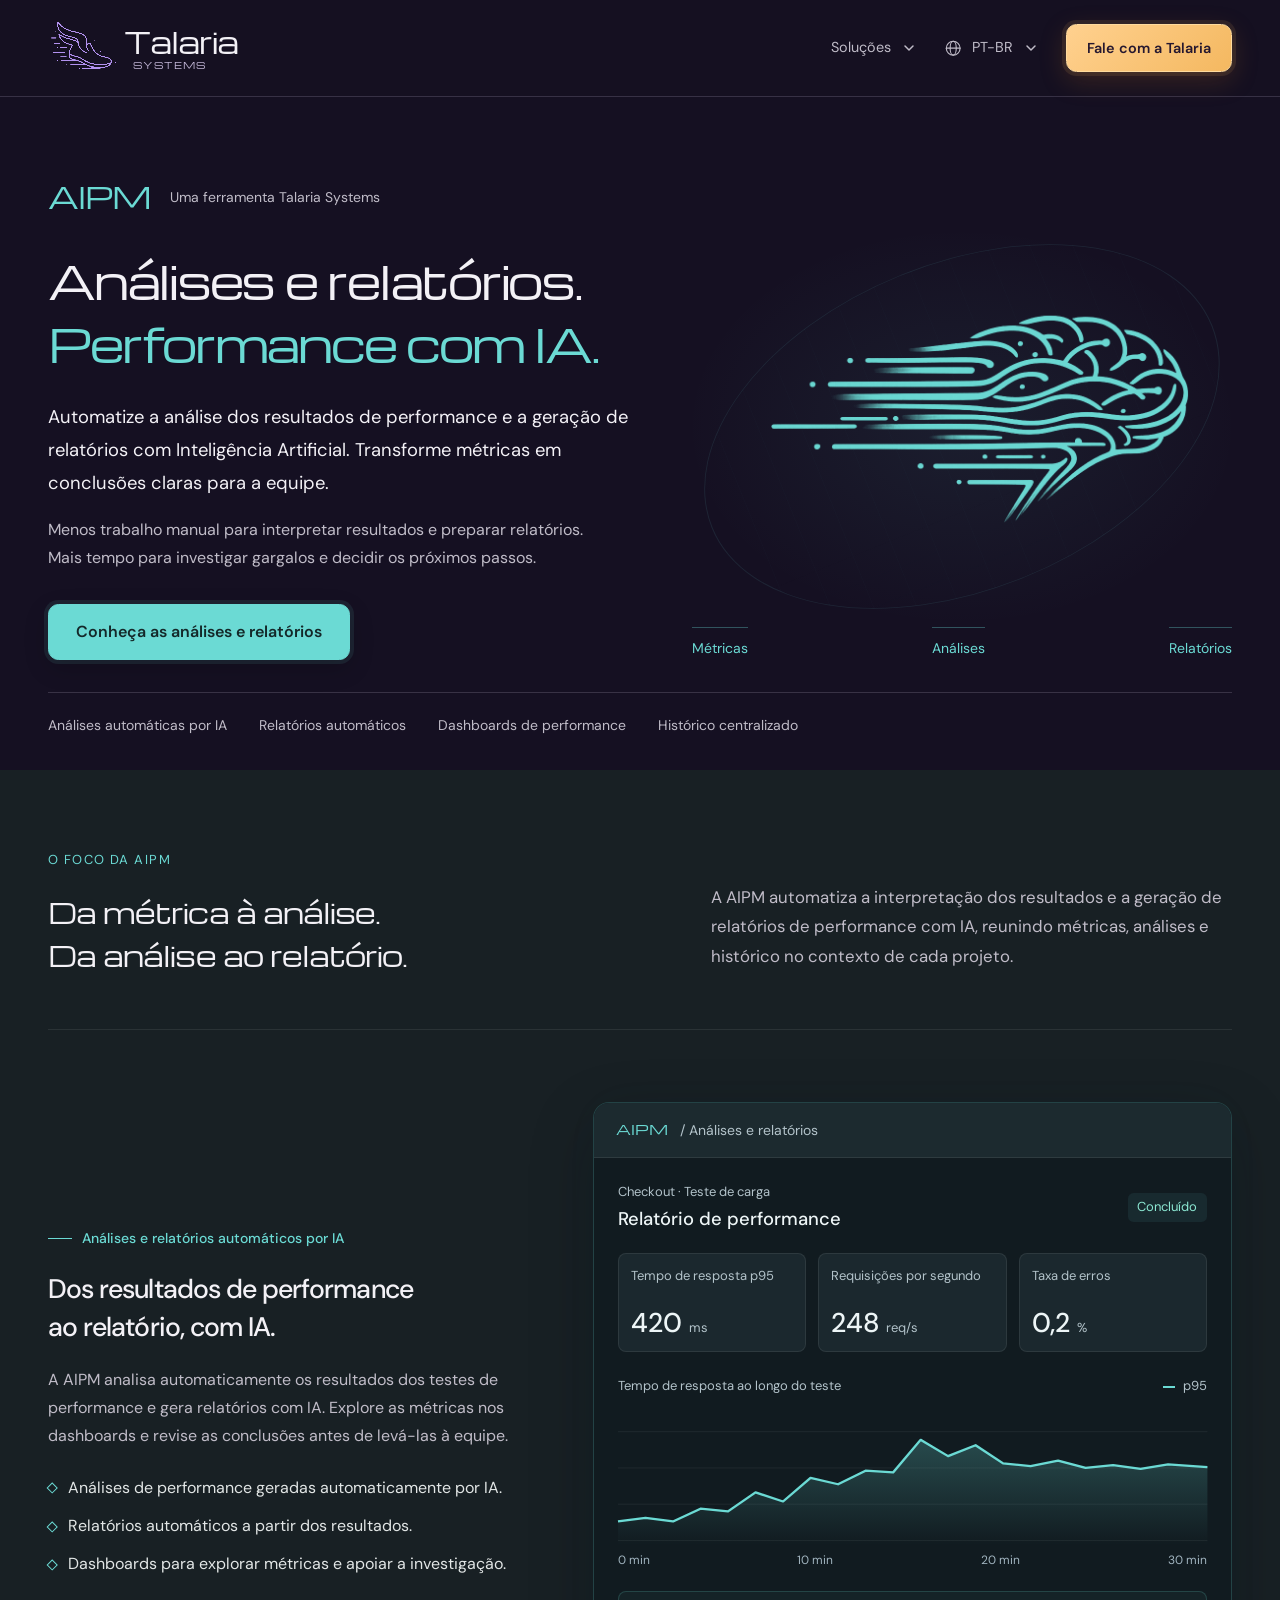
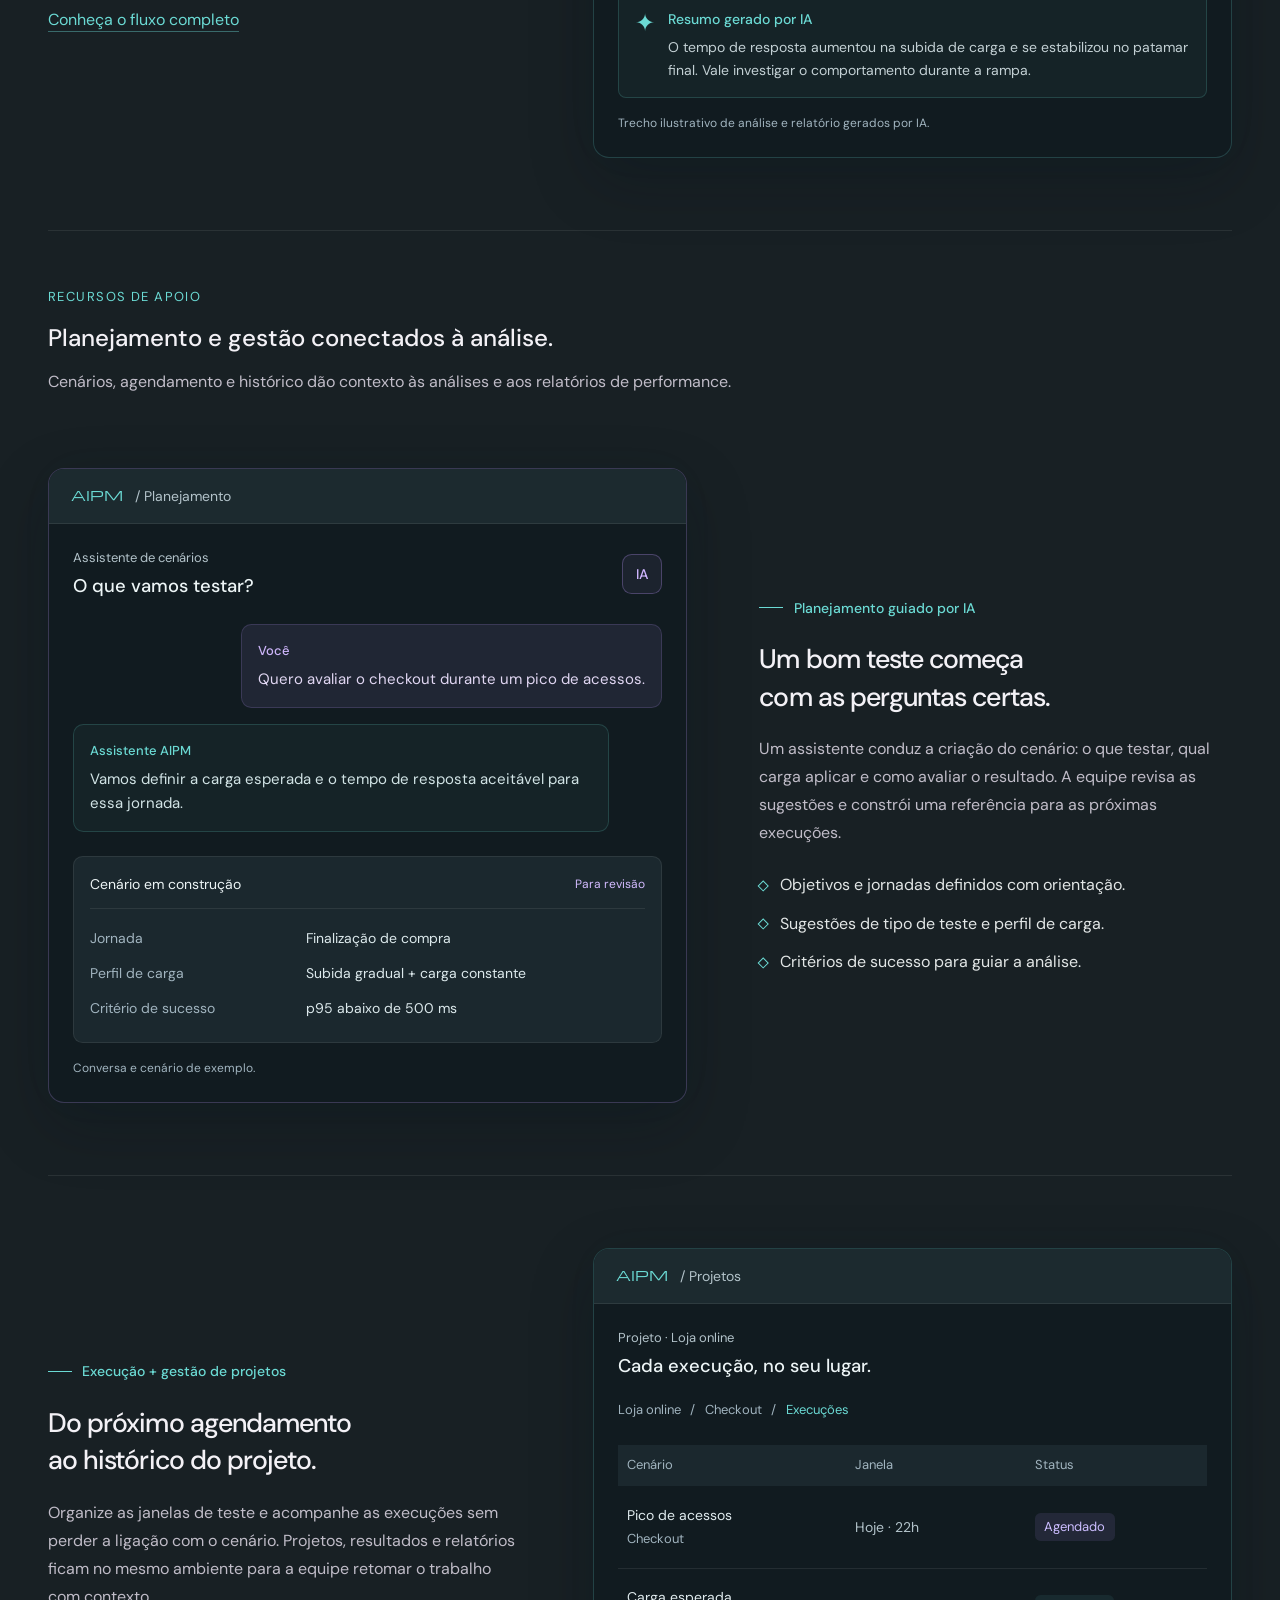
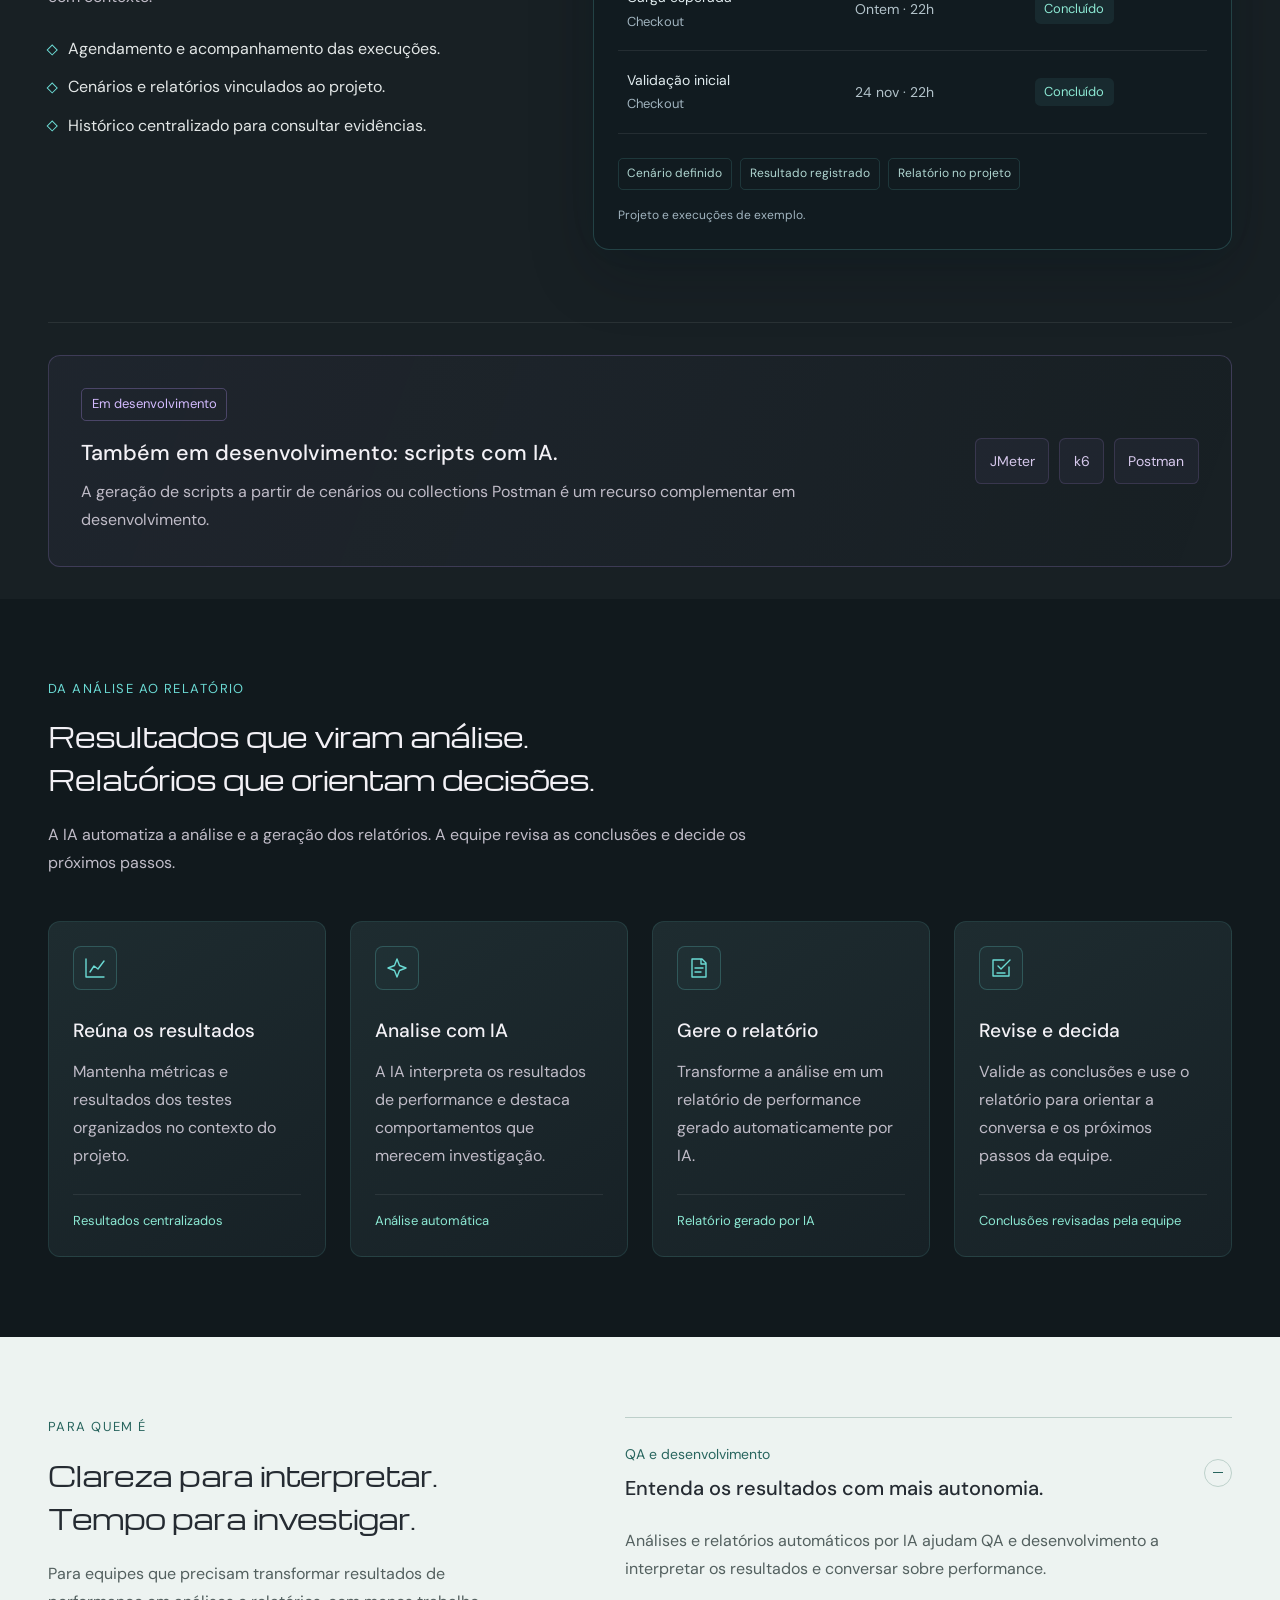
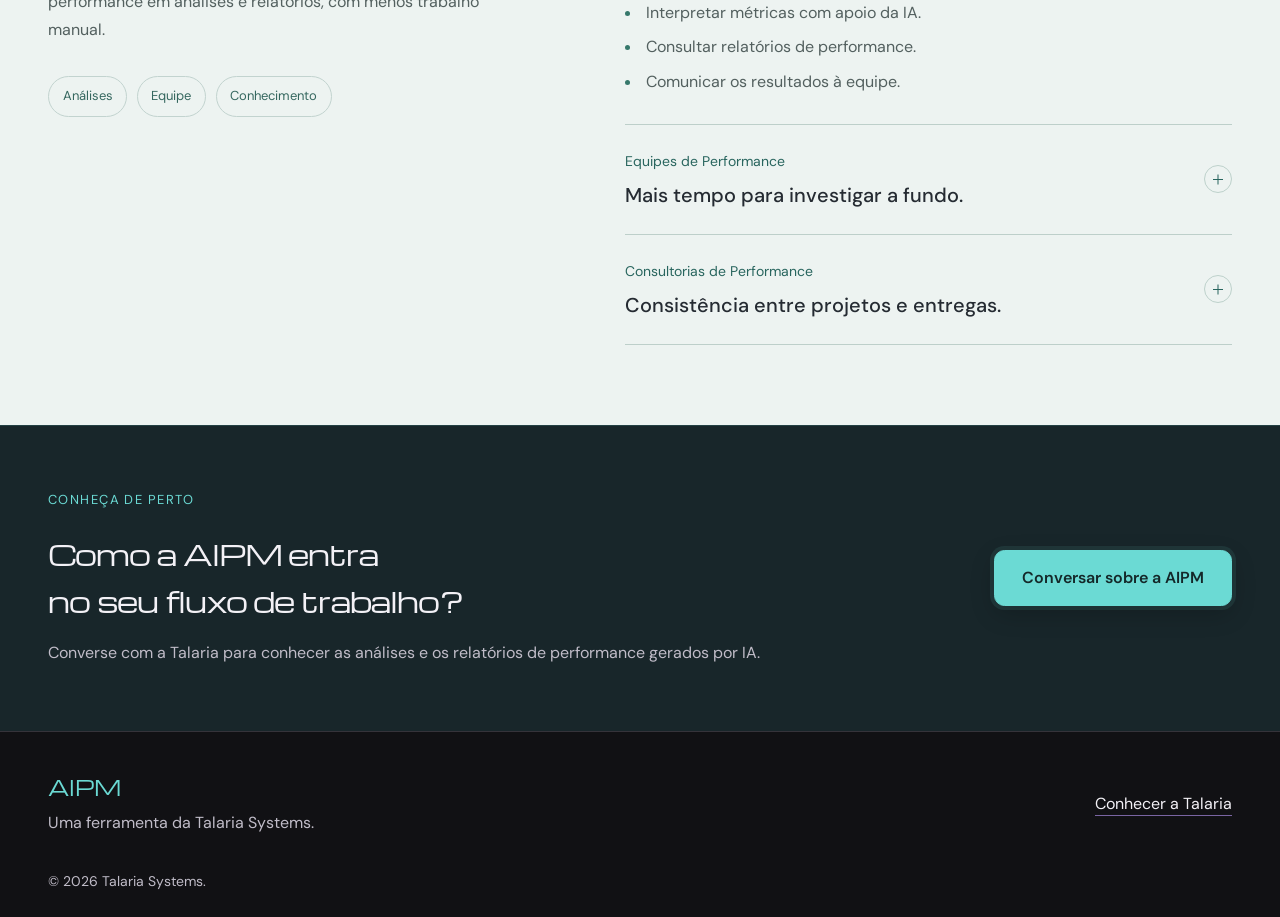
==== commit 2e158ae1: "Publica Chronos e remove rotulos de previa (fonte a02b1f6)" ====
--- a/ferramentas/aipm/index.html
+++ b/ferramentas/aipm/index.html
@@ -33,6 +33,18 @@
               <a class="nav-product-link" href="../../ferramentas/aipm/index.html">
                 <span class="nav-product-name">AIPM</span>
                 <span class="nav-menu-description" data-i18n="common.nav.productDescription">Análises e relatórios de performance com IA</span>
+              </a>
+              <a class="nav-product-link" href="../../ferramentas/echo/index.html">
+                <span class="nav-product-name nav-product-name--echo" translate="no">Echo</span>
+                <span class="nav-menu-description" data-i18n="common.nav.echoDescription">Teste funcional com carga em paralelo</span>
+              </a>
+              <a class="nav-product-link" href="../../ferramentas/ariadne/index.html">
+                <span class="nav-product-name nav-product-name--ariadne" translate="no">Ariadne</span>
+                <span class="nav-menu-description" data-i18n="common.nav.ariadneDescription">Mapeamento e análise de performance com IA</span>
+              </a>
+              <a class="nav-product-link" href="../../ferramentas/chronos/index.html">
+                <span class="nav-product-name nav-product-name--chronos" translate="no">Chronos</span>
+                <span class="nav-menu-description" data-i18n="common.nav.chronosDescription">Testes recorrentes, baseline e relatórios</span>
               </a>
             </div>
             <div class="nav-menu-group">
@@ -97,7 +109,7 @@
             <a class="aipm-detail-link" href="#fluxo" data-i18n="aipm.analysis.cta">Conheça o fluxo completo</a>
           </div>
           <figure class="aipm-preview aipm-preview-analysis">
-            <figcaption><span class="aipm-preview-brand">AIPM <span data-i18n="aipm.preview.results">/ Análises e relatórios</span></span><span class="aipm-example-label" data-i18n="aipm.preview.label">Prévia ilustrativa</span></figcaption>
+            <figcaption><span class="aipm-preview-brand">AIPM <span data-i18n="aipm.preview.results">/ Análises e relatórios</span></span></figcaption>
             <div class="aipm-preview-body">
               <div class="aipm-screen-heading"><div><span class="aipm-screen-overline" data-i18n="aipm.preview.checkout">Checkout · Teste de carga</span><h4 data-i18n="aipm.preview.overview">Relatório de performance</h4></div><span class="aipm-state" data-i18n="aipm.preview.completed">Concluído</span></div>
               <dl class="aipm-metrics"><div><dt data-i18n="aipm.preview.p95">Tempo de resposta p95</dt><dd>420 <span>ms</span></dd></div><div><dt data-i18n="aipm.preview.rps">Requisições por segundo</dt><dd>248 <span>req/s</span></dd></div><div><dt data-i18n="aipm.preview.errorRate">Taxa de erros</dt><dd data-i18n="aipm.preview.errorValue">0,2 <span>%</span></dd></div></dl>
@@ -125,7 +137,7 @@
             <ul class="aipm-feature-points"><li data-i18n="aipm.planning.point1">Objetivos e jornadas definidos com orientação.</li><li data-i18n="aipm.planning.point2">Sugestões de tipo de teste e perfil de carga.</li><li data-i18n="aipm.planning.point3">Critérios de sucesso para guiar a análise.</li></ul>
           </div>
           <figure class="aipm-preview aipm-preview-planning">
-            <figcaption><span class="aipm-preview-brand">AIPM <span data-i18n="aipm.preview.planning">/ Planejamento</span></span><span class="aipm-example-label" data-i18n="aipm.preview.label">Prévia ilustrativa</span></figcaption>
+            <figcaption><span class="aipm-preview-brand">AIPM <span data-i18n="aipm.preview.planning">/ Planejamento</span></span></figcaption>
             <div class="aipm-preview-body">
               <div class="aipm-screen-heading"><div><span class="aipm-screen-overline" data-i18n="aipm.preview.assistantTitle">Assistente de cenários</span><h4 data-i18n="aipm.preview.question">O que vamos testar?</h4></div><span class="aipm-ai-badge" data-i18n="common.aiShort">IA</span></div>
               <div class="aipm-conversation"><div class="aipm-message aipm-message-user"><span data-i18n="aipm.preview.you">Você</span><p data-i18n="aipm.preview.userMessage">Quero avaliar o checkout durante um pico de acessos.</p></div><div class="aipm-message aipm-message-assistant"><span data-i18n="aipm.preview.assistant">Assistente AIPM</span><p data-i18n="aipm.preview.assistantMessage">Vamos definir a carga esperada e o tempo de resposta aceitável para essa jornada.</p></div></div>
@@ -142,7 +154,7 @@
             <ul class="aipm-feature-points"><li data-i18n="aipm.projects.point1">Agendamento e acompanhamento das execuções.</li><li data-i18n="aipm.projects.point2">Cenários e relatórios vinculados ao projeto.</li><li data-i18n="aipm.projects.point3">Histórico centralizado para consultar evidências.</li></ul>
           </div>
           <figure class="aipm-preview aipm-preview-projects">
-            <figcaption><span class="aipm-preview-brand">AIPM <span data-i18n="aipm.preview.projects">/ Projetos</span></span><span class="aipm-example-label" data-i18n="aipm.preview.label">Prévia ilustrativa</span></figcaption>
+            <figcaption><span class="aipm-preview-brand">AIPM <span data-i18n="aipm.preview.projects">/ Projetos</span></span></figcaption>
             <div class="aipm-preview-body">
               <div class="aipm-screen-heading"><div><span class="aipm-screen-overline" data-i18n="aipm.preview.projectStore">Projeto · Loja online</span><h4 data-i18n="aipm.preview.organized">Cada execução, no seu lugar.</h4></div></div>
               <div class="aipm-project-path"><span data-i18n="aipm.preview.store">Loja online</span><span>/</span><span>Checkout</span><span>/</span><strong data-i18n="aipm.runs">Execuções</strong></div>
--- a/styles.css
+++ b/styles.css
@@ -237,6 +237,9 @@
   color:#6bdad4;
   margin-bottom:.5rem
 }
+.nav-product-name--echo {color:#8caeff}
+.nav-product-name--ariadne {color:#f0a08c}
+.nav-product-name--chronos {color:#e8c879}
 .nav-menu-description {
   display:block;
   max-width:15rem;
@@ -931,6 +934,10 @@
   background:#8caeff0d;
   border-color:#8caeff4d
 }
+.tool-logo-link--ariadne {color:#f0a08c;background:#f0a08c08;border-color:#f0a08c38}
+a.tool-logo-link--ariadne:hover {background:#f0a08c0d;border-color:#f0a08c4d}
+.tool-logo-link--chronos {color:#e8c879;background:#e8c87908;border-color:#e8c87938}
+a.tool-logo-link--chronos:hover {background:#e8c8790d;border-color:#e8c8794d}
 .solutions a:focus-visible {
   outline-color:var(--text)
 }
